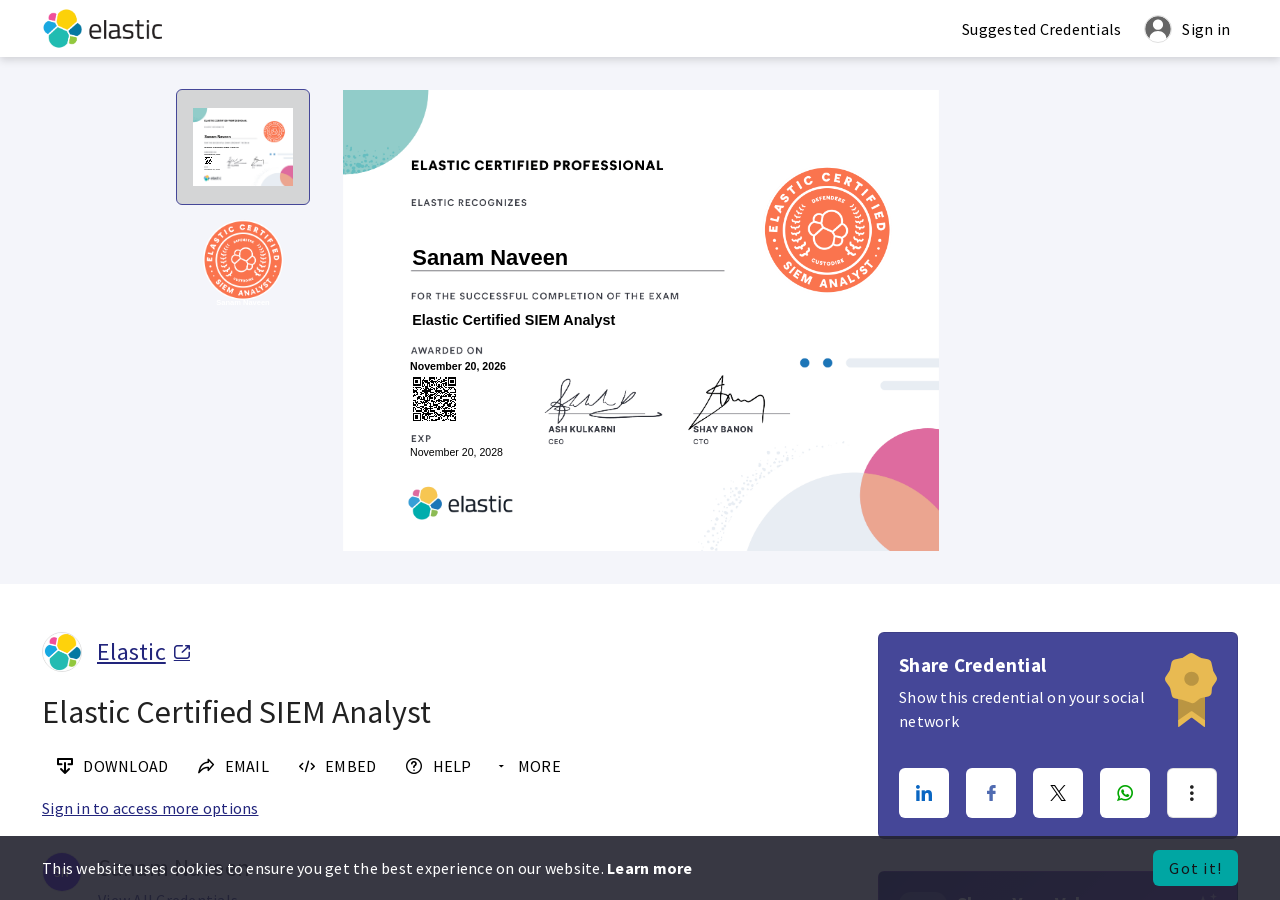
==== index.html @ e92367f8 "Publish certificate website for GitHub Pages" ====
<!DOCTYPE html>

<html class="js-focus-visible" data-critters-container="" data-js-focus-visible="" lang="en"><head><meta content="text/html; charset=utf-8" http-equiv="Content-Type"/>
<meta content="width=device-width, initial-scale=1.0" name="viewport"/>
<title>Elastic Certified SIEM Analyst | Sanam Naveen</title>
<meta content="Elastic Certified SIEM Analyst credential profile for Sanam Naveen, issued November 20, 2026." name="description"/>
<meta content="all" name="googlebot"/>
<meta content="all" name="bingbot"/>
<meta content="all" name="robots"/>
<link href="./reference.css" rel="stylesheet"/><link href="./app.css" rel="stylesheet"/><link href="./assets/elastic-avatar.png" rel="icon"/><script defer="" src="./app.js"></script></head>
<body class="mat-body" dir="ltr">
<rp-root _nghost-ng-c1821151813="" id="app-root"><div _ngcontent-ng-c1821151813="" class="version">26.23.27</div><mat-sidenav-container _ngcontent-ng-c1821151813="" class="mat-drawer-container mat-sidenav-container"><mat-sidenav-content class="mat-drawer-content mat-sidenav-content"><accredible-cookies-banner _ngcontent-ng-c1821151813="" _nghost-ng-c3034640098=""><div _ngcontent-ng-c3034640098="" aria-label="Privacy information" class="cookies-banner" role="region" style="visibility: unset;"><div _ngcontent-ng-c3034640098="" class="content cf-content-horizontal"><span _ngcontent-ng-c3034640098=""> This website uses cookies to ensure you get the best experience on our website. <a _ngcontent-ng-c3034640098="" href="https://cookiesandyou.com/" rel="noopener noreferrer" target="_blank">Learn more</a></span><button _ngcontent-ng-c3034640098="" class="outline-alt mdc-button mdc-button--raised mat-mdc-raised-button mat-accent mat-mdc-button-base" color="accent" mat-raised-button="" mat-ripple-loader-class-name="mat-mdc-button-ripple" mat-ripple-loader-uninitialized=""><span class="mat-mdc-button-persistent-ripple mdc-button__ripple"></span><span class="mdc-button__label"> Got it! </span><span class="mat-mdc-focus-indicator"></span><span class="mat-mdc-button-touch-target"></span></button></div></div></accredible-cookies-banner><header _ngcontent-ng-c1821151813=""><ng-component _nghost-ng-c3743378340="" class="ng-star-inserted"><accredible-base-header _ngcontent-ng-c3743378340="" _nghost-ng-c3924260676="" class="ng-star-inserted"><div _ngcontent-ng-c3924260676="" class="content ng-star-inserted"><a _ngcontent-ng-c3924260676="" aria-label="Skip to main content" class="skip-link" href="#main-content"> Skip to main content </a><div _ngcontent-ng-c3924260676=""><div _ngcontent-ng-c3743378340="" class="ng-star-inserted" identitysection=""><a _ngcontent-ng-c3743378340="" aria-label="Elastic website" class="ng-star-inserted" href="https://www.elastic.co/" rel="noopener noreferrer" target="_blank"><img _ngcontent-ng-c3743378340="" alt="Issuer Logo" class="branding-logo" src="./assets/15862877719383723896811963979666.jpg"/></a></div><div _ngcontent-ng-c3743378340="" navigationsection=""><rp-header-menu _ngcontent-ng-c3743378340="" _nghost-ng-c2505467750="" class="ng-star-inserted"><accredible-base-header-menu _ngcontent-ng-c2505467750="" _nghost-ng-c2663997426="" class="ng-star-inserted"><accredible-responsive-menu _ngcontent-ng-c2663997426="" _nghost-ng-c1217175568="" class="ng-star-inserted" style="visibility: visible;"><nav _ngcontent-ng-c1217175568="" aria-label="Main"><ul _ngcontent-ng-c1217175568="" class="responsive-menu-container"><li _ngcontent-ng-c2663997426="" class="ng-star-inserted"><button _ngcontent-ng-c2663997426="" class="btn-header mdc-button mat-mdc-button mat-unthemed mat-mdc-button-base ng-star-inserted" data-cy="suggested-credentials" id="suggested-credentials" mat-button="" mat-ripple-loader-class-name="mat-mdc-button-ripple" mat-ripple-loader-uninitialized="" tabindex="0"><span class="mat-mdc-button-persistent-ripple mdc-button__ripple"></span><span class="mdc-button__label"> Suggested Credentials </span><span class="mat-mdc-focus-indicator"></span><span class="mat-mdc-button-touch-target"></span></button></li><li _ngcontent-ng-c2663997426="" class="ng-star-inserted"><button _ngcontent-ng-c2663997426="" class="btn-header mdc-button mat-mdc-button btn-sign-in mat-unthemed mat-mdc-button-base ng-star-inserted" data-cy="signIn" id="signIn" mat-button="" mat-ripple-loader-class-name="mat-mdc-button-ripple" mat-ripple-loader-uninitialized=""><span class="mat-mdc-button-persistent-ripple mdc-button__ripple"></span><span class="mdc-button__label"><accredible-avatar _ngcontent-ng-c2663997426="" _nghost-ng-c1206233574="" class="ng-star-inserted" default-image-header="" size="28px"><div _ngcontent-ng-c1206233574="" class="wrapper with-border" style="width: 28px; height: 28px;"><div _ngcontent-ng-c1206233574="" class="avatar default ng-star-inserted"><mat-icon _ngcontent-ng-c1206233574="" aria-hidden="true" class="mat-icon notranslate mat-icon-no-color" data-mat-icon-name="user" data-mat-icon-type="svg" svgicon="user"><svg fit="" focusable="false" height="100%" preserveaspectratio="xMidYMid meet" style="enable-background:new 0 0 100 100;" version="1.1" viewbox="0 0 100 100" width="100%" x="0px" xml:space="preserve" xmlns="http://www.w3.org/2000/svg" y="0px">
<path d="M99,50C99,22.9,77.1,1,50,1S1,22.9,1,50c0,14.6,6.4,27.7,16.5,36.6C17.6,70.8,32.1,58,50,58s32.4,12.8,32.5,28.6
	C92.6,77.7,99,64.6,99,50z M50,52.8c-10.8,0-19.5-8.7-19.5-19.5c0-10.8,8.7-19.5,19.5-19.5s19.5,8.7,19.5,19.5
	C69.5,44.1,60.8,52.8,50,52.8z"></path>
</svg></mat-icon></div></div></accredible-avatar> Sign in </span><span class="mat-mdc-focus-indicator"></span><span class="mat-mdc-button-touch-target"></span></button></li><li _ngcontent-ng-c1217175568=""><div _ngcontent-ng-c1217175568=""></div></li></ul></nav></accredible-responsive-menu></accredible-base-header-menu></rp-header-menu></div></div></div></accredible-base-header></ng-component></header><main _ngcontent-ng-c1821151813="" id="main-content" tabindex="-1"><router-outlet _ngcontent-ng-c1821151813=""></router-outlet><ng-component _nghost-ng-c643232070="" class="ng-star-inserted"><div _ngcontent-ng-c643232070="" class="credential-container ng-star-inserted"><rp-message-banners _ngcontent-ng-c643232070="" _nghost-ng-c1319883969="" class="ng-star-inserted"></rp-message-banners><rp-spotlight-banners _ngcontent-ng-c643232070="" _nghost-ng-c3625269728="" class="ng-star-inserted"></rp-spotlight-banners><rp-credential-banner _ngcontent-ng-c643232070="" _nghost-ng-c990233579=""><div _ngcontent-ng-c990233579="" class="banner-container ng-star-inserted"><div _ngcontent-ng-c990233579="" class="content"><ul _ngcontent-ng-c990233579="" aria-label="Credential image selector" aria-orientation="horizontal" class="switcher ng-star-inserted" role="tablist"><li _ngcontent-ng-c990233579="" aria-controls="certificatePanel" aria-posinset="1" aria-selected="true" aria-setsize="2" class="certificate selected" id="certificate-tab" role="tab" tabindex="0"><div _ngcontent-ng-c990233579="" class="ng-star-inserted"><accredible-certificate _ngcontent-ng-c990233579="" _nghost-ng-c447450646="" class="square" style="width: 100px; height: 77.272727px; margin: 0px;"><img alt="Elastic Certified SIEM Analyst certificate for Sanam Naveen, awarded November 20, 2026, with a QR code for the credential URL" class="certificate-artwork" decoding="async" height="816" src="./assets/certificate-reference.svg" width="1056"/></accredible-certificate></div></li><li _ngcontent-ng-c990233579="" aria-controls="badgePanel" aria-posinset="2" aria-selected="false" aria-setsize="2" class="badge" id="badge-tab" role="tab" tabindex="-1"><div _ngcontent-ng-c990233579="" class="ng-star-inserted"><accredible-badge _ngcontent-ng-c990233579="" _nghost-ng-c1857446311="" size="100%"><div _ngcontent-ng-c1857446311="" aria-label="Show credential badge" role="img"><div _ngcontent-ng-c1857446311="" aria-hidden="true" class="svg-container" inert="" style="width: 100%; height: 100%;"><svg data-date-format="longDate" focusable="false" height="400" viewbox="0 0 400 400" width="400" xmlns="http://www.w3.org/2000/svg" xmlns:xlink="http://www.w3.org/1999/xlink"><title>Elastic Certified SIEM Analyst</title>
<image height="380" viewbox="0 0 964 1024" width="358" x="21" xlink:href="./assets/siem-analyst-badge.png" y="10"/>
<foreignobject height="48" style="font-size: 30px;color: rgb(255, 255, 255);font-family: Arial;font-weight: 700;text-align: center;letter-spacing: 0em;line-height: 1.5;" width="380" x="10" y="348">
<div aria-hidden="true" xmlns="http://www.w3.org/1999/xhtml">Sanam Naveen</div>
</foreignobject>
</svg>
</div></div></accredible-badge></div></li></ul><div _ngcontent-ng-c990233579="" class="banner ng-star-inserted landscape"><accredible-certificate _ngcontent-ng-c990233579="" _nghost-ng-c447450646="" aria-labelledby="certificate-tab" class="ng-star-inserted" id="certificatePanel" role="tabpanel" style="width: 634px; height: 489.909091px; margin: 0px;"><img alt="Elastic Certified SIEM Analyst certificate for Sanam Naveen, awarded November 20, 2026, with a QR code for the credential URL" class="certificate-artwork" decoding="async" height="816" src="./assets/certificate-reference.svg" width="1056"/></accredible-certificate></div></div></div></rp-credential-banner><div _ngcontent-ng-c643232070="" class="content with-vertical-padding"><div _ngcontent-ng-c643232070="" class="column-structure"><div _ngcontent-ng-c643232070="" class="main-panel"><div _ngcontent-ng-c643232070="" class="issuer-info"><div _ngcontent-ng-c643232070="" class="issuer-logo verified"><button _ngcontent-ng-c643232070="" aria-label="Issuer information" class="verified-issuer ng-star-inserted" data-cy="btn-verified-issuer" hidden="" type="button"><accredible-icon _ngcontent-ng-c643232070="" icon="verified" size="25px"><span aria-hidden="true" class="icon-verified" style="font-size: 25px;"></span></accredible-icon></button><accredible-avatar _ngcontent-ng-c643232070="" _nghost-ng-c1206233574="" size="40px"><div _ngcontent-ng-c1206233574="" class="wrapper with-border" style="width: 40px; height: 40px;"><div _ngcontent-ng-c1206233574="" aria-label="Elastic logo" class="avatar ng-star-inserted ng-lazyloaded" role="img" style='background-image: url("./assets/elastic-avatar.png");'></div><div _ngcontent-ng-c1206233574="" class="avatar default ng-star-inserted"><mat-icon _ngcontent-ng-c1206233574="" aria-hidden="true" class="mat-icon notranslate mat-icon-no-color" data-mat-icon-name="user" data-mat-icon-type="svg" svgicon="user"><svg fit="" focusable="false" height="100%" preserveaspectratio="xMidYMid meet" style="enable-background:new 0 0 100 100;" version="1.1" viewbox="0 0 100 100" width="100%" x="0px" xml:space="preserve" xmlns="http://www.w3.org/2000/svg" y="0px">
<path d="M99,50C99,22.9,77.1,1,50,1S1,22.9,1,50c0,14.6,6.4,27.7,16.5,36.6C17.6,70.8,32.1,58,50,58s32.4,12.8,32.5,28.6
	C92.6,77.7,99,64.6,99,50z M50,52.8c-10.8,0-19.5-8.7-19.5-19.5c0-10.8,8.7-19.5,19.5-19.5s19.5,8.7,19.5,19.5
	C69.5,44.1,60.8,52.8,50,52.8z"></path>
</svg></mat-icon></div></div></accredible-avatar></div><a _ngcontent-ng-c643232070="" aria-label="Elastic website - opens in a new tab" class="issuer-link link-with-icon ng-star-inserted" href="https://www.elastic.co/" rel="noopener noreferrer" target="_blank"><span _ngcontent-ng-c643232070="" class="trailing-margin">Elastic</span><accredible-icon _ngcontent-ng-c643232070=""><span aria-hidden="true" class="icon-external"></span></accredible-icon></a></div><div _ngcontent-ng-c643232070="" aria-label="Credential information" role="region"><div _ngcontent-ng-c643232070="" class="credential-name"><h1 _ngcontent-ng-c643232070="" class="mat-h1"><span _ngcontent-ng-c643232070="">Elastic Certified SIEM Analyst</span></h1></div><div _ngcontent-ng-c643232070="" class="menu-container ng-star-inserted"><accredible-responsive-menu _ngcontent-ng-c643232070="" _nghost-ng-c1217175568="" class="align-start not-custom-credential" style="visibility: visible;"><nav _ngcontent-ng-c1217175568="" aria-label="Credential actions"><ul _ngcontent-ng-c1217175568="" class="responsive-menu-container"><button _ngcontent-ng-c643232070="" aria-describedby="cdk-describedby-message-ng-1-2" aria-expanded="false" aria-haspopup="menu" cdk-describedby-host="ng-1" class="cdk-menu-trigger mat-mdc-tooltip-trigger mdc-button mat-mdc-button mat-unthemed mat-mdc-button-base ng-star-inserted" data-cdk-menu-stack-id="0" data-cy="btn-export" mat-button="" mat-ripple-loader-class-name="mat-mdc-button-ripple" mat-ripple-loader-uninitialized="" role="button" type="button"><span class="mat-mdc-button-persistent-ripple mdc-button__ripple"></span><span class="mdc-button__label"><accredible-icon _ngcontent-ng-c643232070="" icon="download"><span aria-hidden="true" class="icon-download"></span></accredible-icon><span _ngcontent-ng-c643232070="">Download</span></span><span class="mat-mdc-focus-indicator"></span><span class="mat-mdc-button-touch-target"></span></button><button _ngcontent-ng-c643232070="" aria-describedby="cdk-describedby-message-ng-1-3" cdk-describedby-host="ng-1" class="mat-mdc-tooltip-trigger mdc-button mat-mdc-button mat-unthemed mat-mdc-button-base ng-star-inserted" id="rmi-email" mat-button="" mat-ripple-loader-class-name="mat-mdc-button-ripple" mat-ripple-loader-uninitialized=""><span class="mat-mdc-button-persistent-ripple mdc-button__ripple"></span><span class="mdc-button__label"><accredible-icon _ngcontent-ng-c643232070="" class="ng-star-inserted"><span aria-hidden="true" class="icon-share1"></span></accredible-icon> Email </span><span class="mat-mdc-focus-indicator"></span><span class="mat-mdc-button-touch-target"></span></button><button _ngcontent-ng-c643232070="" aria-describedby="cdk-describedby-message-ng-1-4" cdk-describedby-host="ng-1" class="mat-mdc-tooltip-trigger mdc-button mat-mdc-button mat-unthemed mat-mdc-button-base ng-star-inserted" id="rmi-embed" mat-button="" mat-ripple-loader-class-name="mat-mdc-button-ripple" mat-ripple-loader-uninitialized=""><span class="mat-mdc-button-persistent-ripple mdc-button__ripple"></span><span class="mdc-button__label"><accredible-icon _ngcontent-ng-c643232070="" class="ng-star-inserted"><span aria-hidden="true" class="icon-embed-code"></span></accredible-icon> Embed </span><span class="mat-mdc-focus-indicator"></span><span class="mat-mdc-button-touch-target"></span></button><button _ngcontent-ng-c643232070="" class="mat-mdc-tooltip-trigger mdc-button mat-mdc-button btn-help mat-unthemed mat-mdc-button-base ng-star-inserted" id="rmi-help" mat-button="" mat-ripple-loader-class-name="mat-mdc-button-ripple" mat-ripple-loader-uninitialized=""><span class="mat-mdc-button-persistent-ripple mdc-button__ripple"></span><span class="mdc-button__label"><accredible-icon _ngcontent-ng-c643232070="" class="ng-star-inserted"><span aria-hidden="true" class="icon-help1"></span></accredible-icon> Help </span><span class="mat-mdc-focus-indicator"></span><span class="mat-mdc-button-touch-target"></span></button><li _ngcontent-ng-c1217175568=""><div _ngcontent-ng-c1217175568=""><div _ngcontent-ng-c1217175568="" class="ng-star-inserted"><button _ngcontent-ng-c643232070="" aria-describedby="cdk-describedby-message-ng-1-5" aria-expanded="false" aria-haspopup="menu" cdk-describedby-host="ng-1" class="mat-mdc-menu-trigger mat-mdc-tooltip-trigger mdc-button mat-mdc-button mat-unthemed mat-mdc-button-base ng-star-inserted" id="credentialMenuTriggerButton" mat-button="" mat-ripple-loader-class-name="mat-mdc-button-ripple" mat-ripple-loader-uninitialized=""><span class="mat-mdc-button-persistent-ripple mdc-button__ripple"></span><mat-icon _ngcontent-ng-c643232070="" aria-hidden="true" class="mat-icon notranslate material-icons mat-ligature-font mat-icon-no-color" data-mat-icon-type="font" role="img"><svg aria-hidden="true" fill="currentColor" viewbox="0 0 24 24"><path d="m7 10 5 5 5-5z"></path></svg></mat-icon><span class="mdc-button__label"><span _ngcontent-ng-c643232070="">More</span></span><span class="mat-mdc-focus-indicator"></span><span class="mat-mdc-button-touch-target"></span></button></div></div></li></ul></nav></accredible-responsive-menu></div><div _ngcontent-ng-c643232070="" class="sign-in-more-options ng-star-inserted"><a _ngcontent-ng-c643232070="" href="https://v2.accounts.accredible.com/login?app=recipient-portal&amp;origin=https%3A%2F%2Fcertified.elastic.co" rel="noopener"> Sign in to access more options </a></div></div><div _ngcontent-ng-c643232070="" class="main-panel-expand-container el-with-content-fade" id="credential-details" style="max-height: 60px; transition: max-height 0.288s cubic-bezier(0.9, 0.1, 0.83, 0.67);"><div _ngcontent-ng-c643232070="" class="recipient-issuer row-xs"><div _ngcontent-ng-c643232070="" class="recipient"><accredible-avatar _ngcontent-ng-c643232070="" _nghost-ng-c1206233574="" class="trailing-margin-wide"><div _ngcontent-ng-c1206233574="" class="wrapper with-border" style="width: 40px; height: 40px;"><div _ngcontent-ng-c1206233574="" class="avatar ng-star-inserted" style="background-color: rgb(66, 0, 255);"><svg _ngcontent-ng-c1206233574="" aria-hidden="true" focusable="false" viewbox="0 0 40 40" x="0" xmlns="http://www.w3.org/2000/svg" y="0"><text _ngcontent-ng-c1206233574="" dominant-baseline="central" focusable="false" font-family="Source Sans Pro, Arial, sans-serif" font-size="14px" font-weight="500" letter-spacing="1" style="fill: rgb(255, 255, 255);" text-anchor="middle" x="50%" y="50%">SN</text></svg></div><div _ngcontent-ng-c1206233574="" class="avatar default ng-star-inserted"><mat-icon _ngcontent-ng-c1206233574="" aria-hidden="true" class="mat-icon notranslate mat-icon-no-color" data-mat-icon-name="user" data-mat-icon-type="svg" svgicon="user"><svg fit="" focusable="false" height="100%" preserveaspectratio="xMidYMid meet" style="enable-background:new 0 0 100 100;" version="1.1" viewbox="0 0 100 100" width="100%" x="0px" xml:space="preserve" xmlns="http://www.w3.org/2000/svg" y="0px">
<path d="M99,50C99,22.9,77.1,1,50,1S1,22.9,1,50c0,14.6,6.4,27.7,16.5,36.6C17.6,70.8,32.1,58,50,58s32.4,12.8,32.5,28.6
	C92.6,77.7,99,64.6,99,50z M50,52.8c-10.8,0-19.5-8.7-19.5-19.5c0-10.8,8.7-19.5,19.5-19.5s19.5,8.7,19.5,19.5
	C69.5,44.1,60.8,52.8,50,52.8z"></path>
</svg></mat-icon></div></div></accredible-avatar><div _ngcontent-ng-c643232070="" class="info"><h2 _ngcontent-ng-c643232070="" class="name mat-h2">Sanam Naveen</h2><div _ngcontent-ng-c643232070="" class="subtitle"><div _ngcontent-ng-c643232070="" class="view-all-credentials-link-container"><a _ngcontent-ng-c643232070="" aria-label="View credential details for Sanam Naveen" data-cy="view-all-credentials-link" href="#credential-details"> View All Credentials </a></div><div _ngcontent-ng-c643232070=""></div></div></div></div></div><accredible-divider _ngcontent-ng-c643232070="" _nghost-ng-c3153074854=""><mat-divider _ngcontent-ng-c3153074854="" aria-hidden="true" aria-orientation="horizontal" class="mat-divider mat-divider-horizontal"></mat-divider></accredible-divider><div _ngcontent-ng-c643232070="" class="description accredible-rich-text-wrapper"><p>The Elastic Certified SIEM Analyst exam is designed for cybersecurity-focused IT professionals who have experience using the Elastic Security solution.  </p><p></p><p>The Elastic Certified SIEM Analyst exam tests your knowledge and skills on using the Elastic Security solution from Stack Architecture, examining the application and guidelines of Elastic Common Schema (ECS), customizing the Discover interface to search for data, creating aggregation-based visualizations, constructing Lens visualizations for security use cases, constructing and using dashboards for security use cases, utilizing, analyzing, correlating, tracking and monitoring the security application.    </p><p></p><p></p><p></p></div><div _ngcontent-ng-c643232070="" class="skills-knowledge ng-star-inserted"><h3 _ngcontent-ng-c643232070="" class="mat-h3">Skills / Knowledge</h3><accredible-chip-list _ngcontent-ng-c643232070="" _nghost-ng-c3069010159=""><ul _ngcontent-ng-c3069010159=""><li _ngcontent-ng-c3069010159="" class="ng-star-inserted"><accredible-chip _ngcontent-ng-c3069010159="" _nghost-ng-c872470291=""><div _ngcontent-ng-c872470291="" class="mat-mdc-tooltip-trigger"><span _ngcontent-ng-c872470291=""> Elastic Security </span></div></accredible-chip></li><li _ngcontent-ng-c3069010159="" class="ng-star-inserted"><accredible-chip _ngcontent-ng-c3069010159="" _nghost-ng-c872470291=""><div _ngcontent-ng-c872470291="" class="mat-mdc-tooltip-trigger"><span _ngcontent-ng-c872470291=""> Data Visualization </span></div></accredible-chip></li><li _ngcontent-ng-c3069010159="" class="ng-star-inserted"><accredible-chip _ngcontent-ng-c3069010159="" _nghost-ng-c872470291=""><div _ngcontent-ng-c872470291="" class="mat-mdc-tooltip-trigger"><span _ngcontent-ng-c872470291=""> Security Monitoring </span></div></accredible-chip></li><li _ngcontent-ng-c3069010159="" class="ng-star-inserted"><accredible-chip _ngcontent-ng-c3069010159="" _nghost-ng-c872470291=""><div _ngcontent-ng-c872470291="" class="mat-mdc-tooltip-trigger"><span _ngcontent-ng-c872470291=""> Elastic Common Schema (ECS) </span></div></accredible-chip></li><li _ngcontent-ng-c3069010159="" class="ng-star-inserted"><accredible-chip _ngcontent-ng-c3069010159="" _nghost-ng-c872470291=""><div _ngcontent-ng-c872470291="" class="mat-mdc-tooltip-trigger"><span _ngcontent-ng-c872470291=""> Dashboards Development </span></div></accredible-chip></li></ul></accredible-chip-list></div><div _ngcontent-ng-c643232070="" class="dates row"><div _ngcontent-ng-c643232070="" class="issued-on"><h3 _ngcontent-ng-c643232070="" class="mat-h4">Issued on</h3><div _ngcontent-ng-c643232070=""> November 20, 2026 </div></div><div _ngcontent-ng-c643232070="" class="expires-on"><h3 _ngcontent-ng-c643232070="" class="mat-h4">Expires on</h3><div _ngcontent-ng-c643232070="" class=""> November 20, 2028 </div></div></div><accredible-earning-criteria _ngcontent-ng-c643232070=""></accredible-earning-criteria><div _ngcontent-ng-c643232070="" aria-label="Credential evidence" class="ng-star-inserted" role="region"></div></div><div _ngcontent-ng-c643232070="" class="expand-button-container"><button _ngcontent-ng-c643232070="" aria-controls="credential-details" aria-expanded="false" class="mdc-button mat-mdc-button mat-primary mat-mdc-button-base" color="primary" mat-button="" mat-ripple-loader-class-name="mat-mdc-button-ripple" mat-ripple-loader-uninitialized="" type="button"><span class="mat-mdc-button-persistent-ripple mdc-button__ripple"></span><mat-icon _ngcontent-ng-c643232070="" aria-hidden="true" class="mat-icon notranslate material-icons mat-ligature-font mat-icon-no-color" data-mat-icon-type="font" role="img"><svg aria-hidden="true" fill="currentColor" viewbox="0 0 24 24"><path d="m7 10 5 5 5-5z"></path></svg></mat-icon><span class="mdc-button__label"><span _ngcontent-ng-c643232070="" class="trailing-margin">Show more</span></span><span class="mat-mdc-focus-indicator"></span><span class="mat-mdc-button-touch-target"></span></button></div></div><aside _ngcontent-ng-c643232070="" aria-label="Credential widgets" class="detail-panel"><rp-sharing-widget _ngcontent-ng-c643232070="" _nghost-ng-c1702696840="" class="ng-star-inserted"><section _ngcontent-ng-c1702696840="" aria-label="Sharing links" class="widget sharing-widget ng-star-inserted"><div _ngcontent-ng-c1702696840="" class="header"><div _ngcontent-ng-c1702696840=""><h2 _ngcontent-ng-c1702696840="">Share Credential</h2><div _ngcontent-ng-c1702696840="" class="trailing-margin">Show this credential on your social network</div></div><img _ngcontent-ng-c1702696840="" alt="" src="./assets/rosette.svg"/></div><rp-accredishare-bar _ngcontent-ng-c1702696840="" _nghost-ng-c79436869="" buttonssize="large" class="ng-star-inserted"><ul _ngcontent-ng-c79436869="" class="accredishare-bar large ng-star-inserted"><li _ngcontent-ng-c79436869="" class="ng-star-inserted"><a _ngcontent-ng-c79436869="" aria-label="Linkedin" class="btn-social-network linkedin" data-cy="btn-linkedin" href="https://www.linkedin.com/shareArticle?url=https%3A%2F%2Fcertifiedelastic.com%2F3f3199a5-9059-4ac1-a82d-21e44f9af4dc%23acc.ynpt7XOC" rel="noopener noreferrer" target="_blank"><accredible-icon _ngcontent-ng-c79436869=""><span aria-hidden="true" class="icon-linkedin1"></span></accredible-icon></a></li><li _ngcontent-ng-c79436869="" class="ng-star-inserted"><a _ngcontent-ng-c79436869="" aria-label="Facebook" class="btn-social-network facebook" data-cy="btn-facebook" href="https://www.facebook.com/sharer/sharer.php?u=https%3A%2F%2Fcertifiedelastic.com%2F3f3199a5-9059-4ac1-a82d-21e44f9af4dc%23acc.ynpt7XOC" rel="noopener noreferrer" target="_blank"><accredible-icon _ngcontent-ng-c79436869=""><span aria-hidden="true" class="icon-facebook1"></span></accredible-icon></a></li><li _ngcontent-ng-c79436869="" class="ng-star-inserted"><a _ngcontent-ng-c79436869="" aria-label="X" class="btn-social-network x" data-cy="btn-x" href="https://twitter.com/share?url=https%3A%2F%2Fcertifiedelastic.com%2F3f3199a5-9059-4ac1-a82d-21e44f9af4dc%23acc.ynpt7XOC&amp;text=View+Sanam+Naveen%27s+credential+profile%3A+https%3A%2F%2Fcertifiedelastic.com%2F3f3199a5-9059-4ac1-a82d-21e44f9af4dc%23acc.ynpt7XOC" rel="noopener noreferrer" target="_blank"><accredible-icon _ngcontent-ng-c79436869=""><span aria-hidden="true" class="icon-x1"></span></accredible-icon></a></li><li _ngcontent-ng-c79436869="" class="ng-star-inserted"><a _ngcontent-ng-c79436869="" aria-label="WhatsApp" class="btn-social-network whatsapp" data-cy="btn-whatsapp" href="https://wa.me/?text=https%3A%2F%2Fcertifiedelastic.com%2F3f3199a5-9059-4ac1-a82d-21e44f9af4dc%23acc.ynpt7XOC" rel="noopener noreferrer" target="_blank"><accredible-icon _ngcontent-ng-c79436869=""><span aria-hidden="true" class="icon-whatsapp1"></span></accredible-icon></a></li><li _ngcontent-ng-c79436869="" class="ng-star-inserted"><button _ngcontent-ng-c79436869="" aria-haspopup="dialog" aria-label="See all sharing options" class="btn-more-options mdc-button mdc-button--outlined mat-mdc-outlined-button mat-unthemed mat-mdc-button-base" data-cy="btn-more-options" mat-ripple-loader-class-name="mat-mdc-button-ripple" mat-ripple-loader-uninitialized="" mat-stroked-button=""><span class="mat-mdc-button-persistent-ripple mdc-button__ripple"></span><span class="mdc-button__label"><accredible-icon _ngcontent-ng-c79436869=""><span aria-hidden="true" class="icon-menu-kebab"></span></accredible-icon></span><span class="mat-mdc-focus-indicator"></span><span class="mat-mdc-button-touch-target"></span></button></li></ul></rp-accredishare-bar></section></rp-sharing-widget><rp-ler-cta-switcher _ngcontent-ng-c643232070="" _nghost-ng-c2705729017="" class="ng-star-inserted"><rp-speak-your-skills-cta _ngcontent-ng-c2705729017="" _nghost-ng-c1435185691="" class="ng-star-inserted"><div _ngcontent-ng-c1435185691="" class="ler-cta ng-star-inserted"><div _ngcontent-ng-c1435185691="" class="ler-cta-card"><div _ngcontent-ng-c1435185691="" class="card-header"><div _ngcontent-ng-c1435185691="" class="icon-badge"></div><div _ngcontent-ng-c1435185691="" class="header-text"><h2 _ngcontent-ng-c1435185691="" class="title">Share Your Value</h2><span _ngcontent-ng-c1435185691="" class="subtitle">From this credential</span></div><mat-icon _ngcontent-ng-c1435185691="" aria-hidden="true" class="mat-icon notranslate sparkle-icon material-icons mat-ligature-font mat-icon-no-color" data-mat-icon-type="font" role="img"><svg aria-hidden="true" fill="currentColor" viewbox="0 0 24 24"><path d="m12 3 2.4 6.6L21 12l-6.6 2.4L12 21l-2.4-6.6L3 12l6.6-2.4zM21 1l.8 2.2L24 4l-2.2.8L21 7l-.8-2.2L18 4l2.2-.8z"></path></svg></mat-icon></div><p _ngcontent-ng-c1435185691="" class="description">View your talking points - ready to use on your resume, LinkedIn, or in interviews.</p><div _ngcontent-ng-c1435185691="" class="example-statement"><span _ngcontent-ng-c1435185691="" class="example-label">Talking Point:</span><p _ngcontent-ng-c1435185691="" class="example-text">"Mastering Elastic Common Schema and visualization tools sharpens your ability to articulate complex security data."</p></div><button _ngcontent-ng-c1435185691="" class="unlock-button mdc-button mdc-button--unelevated mat-mdc-unelevated-button mat-unthemed mat-mdc-button-base" mat-flat-button="" mat-ripple-loader-class-name="mat-mdc-button-ripple" mat-ripple-loader-uninitialized=""><span class="mat-mdc-button-persistent-ripple mdc-button__ripple"></span><span class="mdc-button__label"><span _ngcontent-ng-c1435185691="" class="btn-text"><mat-icon _ngcontent-ng-c1435185691="" aria-hidden="true" class="mat-icon notranslate material-icons mat-ligature-font mat-icon-no-color" data-mat-icon-type="font" role="img"><svg aria-hidden="true" fill="currentColor" viewbox="0 0 24 24"><path d="M12 5c-5 0-9.3 3-11 7 1.7 4 6 7 11 7s9.3-3 11-7c-1.7-4-6-7-11-7zm0 11a4 4 0 1 1 0-8 4 4 0 0 1 0 8zm0-6a2 2 0 1 0 0 4 2 2 0 0 0 0-4z"></path></svg></mat-icon> View All Statements </span></span><span class="mat-mdc-focus-indicator"></span><span class="mat-mdc-button-touch-target"></span></button></div></div></rp-speak-your-skills-cta></rp-ler-cta-switcher><rp-continue-learning-widget _ngcontent-ng-c643232070="" _nghost-ng-c37942205="" class="ng-star-inserted"></rp-continue-learning-widget><rp-pathways-widget _ngcontent-ng-c643232070="" _nghost-ng-c653347383="" class="ng-star-inserted"></rp-pathways-widget><rp-verify-widget _ngcontent-ng-c643232070="" _nghost-ng-c4280051731="" class="ng-star-inserted"><section _ngcontent-ng-c4280051731="" aria-label="Credential Information" class="widget ng-star-inserted"><h2 _ngcontent-ng-c4280051731="">Credential Information</h2><div _ngcontent-ng-c4280051731="" class="ng-star-inserted"><span>View credential details and QR code.</span></div><div _ngcontent-ng-c4280051731="" class="blockchain-container ng-star-inserted"><div _ngcontent-ng-c4280051731="" class="top-container"><div _ngcontent-ng-c4280051731="">Custom QR destination</div><button _ngcontent-ng-c4280051731="" class="btn-copy">Copy URL</button></div></div><button _ngcontent-ng-c4280051731="" class="verify-button mdc-button mdc-button--outlined mat-mdc-outlined-button mat-primary mat-mdc-button-base" color="primary" mat-ripple-loader-class-name="mat-mdc-button-ripple" mat-ripple-loader-uninitialized="" mat-stroked-button=""><span class="mat-mdc-button-persistent-ripple mdc-button__ripple"></span><span class="mdc-button__label">View Credential Details</span><span class="mat-mdc-focus-indicator"></span><span class="mat-mdc-button-touch-target"></span></button></section></rp-verify-widget><rp-more-about-widget _ngcontent-ng-c643232070="" _nghost-ng-c3027098533="" class="ng-star-inserted"><section _ngcontent-ng-c3027098533="" aria-label="More information about Elastic" class="widget ng-star-inserted"><h2 _ngcontent-ng-c3027098533="">More about the Issuer</h2><div _ngcontent-ng-c3027098533="" class="more-about"><div _ngcontent-ng-c3027098533="" class="more-about-details"><div _ngcontent-ng-c3027098533="" class="more-about-info"><div _ngcontent-ng-c3027098533="" class="more-about-logo"><button _ngcontent-ng-c3027098533="" aria-label="Issuer information" class="verified-issuer ng-star-inserted" data-cy="btn-more-about-verified-issuer" hidden="" type="button"><accredible-icon _ngcontent-ng-c3027098533=""><span aria-hidden="true" class="icon-verified" style="font-size: 20px;"></span></accredible-icon></button><accredible-avatar _ngcontent-ng-c3027098533="" _nghost-ng-c1206233574="" class="trailing-margin-wide"><div _ngcontent-ng-c1206233574="" class="wrapper with-border" style="width: 40px; height: 40px;"><div _ngcontent-ng-c1206233574="" aria-label="Elastic logo" class="avatar ng-star-inserted ng-lazyloaded" role="img" style='background-image: url("./assets/elastic-avatar.png");'></div><div _ngcontent-ng-c1206233574="" class="avatar default ng-star-inserted"><mat-icon _ngcontent-ng-c1206233574="" aria-hidden="true" class="mat-icon notranslate mat-icon-no-color" data-mat-icon-name="user" data-mat-icon-type="svg" svgicon="user"><svg fit="" focusable="false" height="100%" preserveaspectratio="xMidYMid meet" style="enable-background:new 0 0 100 100;" version="1.1" viewbox="0 0 100 100" width="100%" x="0px" xml:space="preserve" xmlns="http://www.w3.org/2000/svg" y="0px">
<path d="M99,50C99,22.9,77.1,1,50,1S1,22.9,1,50c0,14.6,6.4,27.7,16.5,36.6C17.6,70.8,32.1,58,50,58s32.4,12.8,32.5,28.6
	C92.6,77.7,99,64.6,99,50z M50,52.8c-10.8,0-19.5-8.7-19.5-19.5c0-10.8,8.7-19.5,19.5-19.5s19.5,8.7,19.5,19.5
	C69.5,44.1,60.8,52.8,50,52.8z"></path>
</svg></mat-icon></div></div></accredible-avatar></div><div _ngcontent-ng-c3027098533="" class="more-about-name"><div _ngcontent-ng-c3027098533="" class="ng-star-inserted"><div _ngcontent-ng-c3027098533="">Elastic</div></div></div></div><div _ngcontent-ng-c3027098533="" class="more-about-links ng-star-inserted"><ul _ngcontent-ng-c3027098533=""><li _ngcontent-ng-c3027098533="" class="ng-star-inserted"><a _ngcontent-ng-c3027098533="" aria-label="Visit Website for Elastic - opens in a new tab" class="mdc-button mdc-button--outlined mat-mdc-outlined-button mat-primary mat-mdc-button-base" color="primary" href="https://www.elastic.co/" mat-ripple-loader-class-name="mat-mdc-button-ripple" mat-ripple-loader-uninitialized="" mat-stroked-button="" rel="noopener noreferrer" target="_blank"><span class="mat-mdc-button-persistent-ripple mdc-button__ripple"></span><span class="mdc-button__label"><span _ngcontent-ng-c3027098533=""> Visit Issuer Website </span><accredible-icon _ngcontent-ng-c3027098533=""><span aria-hidden="true" class="icon-external"></span></accredible-icon></span><span class="mat-mdc-focus-indicator"></span><span class="mat-mdc-button-touch-target"></span></a></li></ul></div></div><div _ngcontent-ng-c3027098533="" class="more-about-view-all ng-star-inserted"><h3 _ngcontent-ng-c3027098533="">More credentials from the Issuer</h3><a _ngcontent-ng-c3027098533="" aria-label="View all credentials from Elastic" class="link-with-icon" href="https://certified.elastic.co/issuer/34211/groups"><span _ngcontent-ng-c3027098533="">View All Credentials</span><accredible-icon _ngcontent-ng-c3027098533="" class="support-rtl"><span aria-hidden="true" class="icon-arrow-right support-rtl" style="font-size: 12px;"></span></accredible-icon></a></div></div></section></rp-more-about-widget></aside></div></div></div></ng-component></main><footer _ngcontent-ng-c1821151813=""><ng-component _nghost-ng-c1899209878="" class="ng-star-inserted"><accredible-base-footer _ngcontent-ng-c1899209878="" _nghost-ng-c162442447="" class="ng-star-inserted"><div _ngcontent-ng-c1899209878="" class="content"><div _ngcontent-ng-c1899209878="" class="logo ng-star-inserted"><div _ngcontent-ng-c1899209878="" class="branding ng-star-inserted"><a _ngcontent-ng-c1899209878="" aria-label="Elastic website - opens in a new tab" href="https://www.elastic.co/" rel="noopener noreferrer" target="_blank"><img _ngcontent-ng-c1899209878="" alt="Issuer Logo" class="branding-logo trailing-margin-wide" src="./assets/15862877719383723896811963979666.jpg"/></a><div _ngcontent-ng-c1899209878="" class="powered-by"><div _ngcontent-ng-c1899209878="" class="mat-caption">Powered by</div><a _ngcontent-ng-c1899209878="" href="https://www.accredible.com/?utm_source=credential&amp;utm_medium=referral&amp;utm_campaign=footer_logo_link" rel="noopener noreferrer" target="_blank"><img _ngcontent-ng-c1899209878="" alt="Accredible home page - opens in a new tab" src="./assets/accredible_logo.svg"/></a></div></div></div><div _ngcontent-ng-c1899209878="" class="footer-content"><div _ngcontent-ng-c1899209878="" class="top"><div _ngcontent-ng-c1899209878="" class="issue-credentials"><div _ngcontent-ng-c1899209878="" class="rows"><h2 _ngcontent-ng-c1899209878="" class="title">Issue Credentials</h2><nav _ngcontent-ng-c1899209878="" aria-label="Issue credentials" role="navigation"><ul _ngcontent-ng-c1899209878=""><li _ngcontent-ng-c1899209878=""><a _ngcontent-ng-c1899209878="" aria-label="About Accredible - opens in a new tab" href="https://www.accredible.com/issuing-with-accredible/?utm_source=credential&amp;utm_medium=referral&amp;utm_campaign=footer_logo_updated" rel="noopener noreferrer" target="_blank"> About Accredible </a></li><li _ngcontent-ng-c1899209878=""><a _ngcontent-ng-c1899209878="" aria-label="Request a Demo - opens in a new tab" href="https://www.accredible.com/contact/?utm_source=credential&amp;utm_medium=referral&amp;utm_campaign=footer_demo_link" rel="noopener noreferrer" target="_blank"> Request a Demo </a></li></ul></nav></div></div><div _ngcontent-ng-c1899209878="" class="credential-recipients"><div _ngcontent-ng-c1899209878="" class="rows"><h2 _ngcontent-ng-c1899209878="" class="title">Credential Recipients</h2><nav _ngcontent-ng-c1899209878="" aria-label="Credential recipients" role="navigation"><ul _ngcontent-ng-c1899209878=""><li _ngcontent-ng-c1899209878="" class="ng-star-inserted"><a _ngcontent-ng-c1899209878="" href="https://v2.accounts.accredible.com/retrieve-credentials?app=recipient-portal&amp;origin=https%3A%2F%2Fcertified.elastic.co" rel="noopener">Retrieve a Credential</a></li><li _ngcontent-ng-c1899209878=""><a _ngcontent-ng-c1899209878="" aria-label="Help - opens in a new tab" href="https://help.accredible.com/" rel="noopener noreferrer" target="_blank"> Help </a></li><li _ngcontent-ng-c1899209878=""><a _ngcontent-ng-c1899209878="" aria-label="Visit the Coursefinder website - opens in a new tab" href="https://www.coursefinder.io/" rel="noopener noreferrer" safesharelink="" target="_blank"> Coursefinder </a></li></ul></nav></div></div></div><div _ngcontent-ng-c1899209878="" class="language-terms"><div _ngcontent-ng-c1899209878=""><accredible-language-selector _ngcontent-ng-c1899209878="" _nghost-ng-c1229293563=""><div _ngcontent-ng-c1229293563="" class="language-selector-container ng-star-inserted"><label _ngcontent-ng-c1229293563="" for="language-selector">Language:</label><select _ngcontent-ng-c1229293563="" data-cy="language-selector" id="language-selector" style="width: 108px;"><option _ngcontent-ng-c1229293563="" class="ng-star-inserted" lang="ar" value="ar"> عربى </option><option _ngcontent-ng-c1229293563="" class="ng-star-inserted" lang="cs" value="cs"> Česky </option><option _ngcontent-ng-c1229293563="" class="ng-star-inserted" lang="da" value="da"> Dansk </option><option _ngcontent-ng-c1229293563="" class="ng-star-inserted" lang="de" value="de"> Deutsch </option><option _ngcontent-ng-c1229293563="" class="ng-star-inserted" lang="el" value="el"> Νέα Ελληνικά </option><option _ngcontent-ng-c1229293563="" class="ng-star-inserted" value="en"> English (US) </option><option _ngcontent-ng-c1229293563="" class="ng-star-inserted" lang="en-GB" value="en-gb"> English (UK) </option><option _ngcontent-ng-c1229293563="" class="ng-star-inserted" lang="es" value="es"> Español </option><option _ngcontent-ng-c1229293563="" class="ng-star-inserted" lang="es-419" value="es-419"> Español (Latinoamérica) </option><option _ngcontent-ng-c1229293563="" class="ng-star-inserted" lang="fi" value="fi"> Suomi </option><option _ngcontent-ng-c1229293563="" class="ng-star-inserted" lang="fr" value="fr"> Français </option><option _ngcontent-ng-c1229293563="" class="ng-star-inserted" lang="he" value="he"> עברית </option><option _ngcontent-ng-c1229293563="" class="ng-star-inserted" lang="hi" value="hi"> हिन्दी </option><option _ngcontent-ng-c1229293563="" class="ng-star-inserted" lang="hr" value="hr"> Hrvatski </option><option _ngcontent-ng-c1229293563="" class="ng-star-inserted" lang="hu" value="hu"> Magyar </option><option _ngcontent-ng-c1229293563="" class="ng-star-inserted" lang="id" value="id"> Bahasa Indonesia </option><option _ngcontent-ng-c1229293563="" class="ng-star-inserted" lang="it" value="it"> Italiano </option><option _ngcontent-ng-c1229293563="" class="ng-star-inserted" lang="ja" value="ja"> 日本語 </option><option _ngcontent-ng-c1229293563="" class="ng-star-inserted" lang="ko" value="ko"> 한국어 </option><option _ngcontent-ng-c1229293563="" class="ng-star-inserted" lang="ms" value="ms"> Bahasa Melayu </option><option _ngcontent-ng-c1229293563="" class="ng-star-inserted" lang="nb" value="nb"> Norsk Bokmål </option><option _ngcontent-ng-c1229293563="" class="ng-star-inserted" lang="nl" value="nl"> Nederlands </option><option _ngcontent-ng-c1229293563="" class="ng-star-inserted" lang="pl" value="pl"> Polski </option><option _ngcontent-ng-c1229293563="" class="ng-star-inserted" lang="pt-BR" value="pt-br"> Português (Brasil) </option><option _ngcontent-ng-c1229293563="" class="ng-star-inserted" lang="pt-PT" value="pt-pt"> Português (Portugal) </option><option _ngcontent-ng-c1229293563="" class="ng-star-inserted" lang="ro" value="ro"> Română </option><option _ngcontent-ng-c1229293563="" class="ng-star-inserted" lang="ru" value="ru"> Русский </option><option _ngcontent-ng-c1229293563="" class="ng-star-inserted" lang="sk" value="sk"> Slovenský </option><option _ngcontent-ng-c1229293563="" class="ng-star-inserted" lang="sl" value="sl"> Slovenščina </option><option _ngcontent-ng-c1229293563="" class="ng-star-inserted" lang="sv" value="sv"> Svenska </option><option _ngcontent-ng-c1229293563="" class="ng-star-inserted" lang="th" value="th"> ไทย </option><option _ngcontent-ng-c1229293563="" class="ng-star-inserted" lang="tr" value="tr"> Türk </option><option _ngcontent-ng-c1229293563="" class="ng-star-inserted" lang="vi" value="vi"> Việtnam </option><option _ngcontent-ng-c1229293563="" class="ng-star-inserted" lang="zh-TW" value="zh-tw"> 繁體中文 </option><option _ngcontent-ng-c1229293563="" class="ng-star-inserted" lang="zh-CN" value="zh-cn"> 简体中文 </option><option _ngcontent-ng-c1229293563="" class="ng-star-inserted" lang="zh-hant-TW" value="zh-hant-tw"> 繁體中文（台灣） </option></select></div></accredible-language-selector></div><div _ngcontent-ng-c1899209878=""><div _ngcontent-ng-c1899209878="" class="rows"><div _ngcontent-ng-c1899209878="" class="title"></div><nav _ngcontent-ng-c1899209878="" aria-label="Legal and site links" class="footer-nav"><ul _ngcontent-ng-c1899209878=""><li _ngcontent-ng-c1899209878=""><a _ngcontent-ng-c1899209878="" aria-label="View Terms of Service - opens in a new tab" href="https://www.accredible.com/terms/" rel="noopener noreferrer" target="_blank"> Terms of Service </a></li><li _ngcontent-ng-c1899209878=""><a _ngcontent-ng-c1899209878="" aria-label="View Privacy Policy - opens in a new tab" href="https://www.accredible.com/data-privacy/" rel="noopener noreferrer" target="_blank">Privacy Policy</a></li><li _ngcontent-ng-c1899209878=""><a _ngcontent-ng-c1899209878="" aria-label="Accessibility at Accredible - opens in a new tab" href="https://help.accredible.com/s/article/accessibility" rel="noopener noreferrer" target="_blank"> Accessibility </a></li><li _ngcontent-ng-c1899209878=""><a _ngcontent-ng-c1899209878="" href="https://certified.elastic.co/site-map" routerlink="site-map"> Site Map </a></li></ul></nav></div></div></div></div></div></accredible-base-footer></ng-component></footer></mat-sidenav-content></mat-sidenav-container></rp-root>
<div aria-atomic="true" aria-live="polite" class="cdk-live-announcer-element cdk-visually-hidden" id="cdk-live-announcer-0"></div><div></div>
<div class="apt-guide-overlay-top" style="display: none; visibility: hidden;"></div><div class="apt-guide-overlay-bottom" style="display: none; visibility: hidden;"></div><div class="apt-guide-overlay-left" style="display: none; visibility: hidden;"></div><div class="apt-guide-overlay-right" style="display: none; visibility: hidden;"></div>
<dialog aria-labelledby="dialog-title" id="action-dialog">
<div class="dialog-heading"><h2 id="dialog-title"></h2><button aria-label="Close dialog" class="dialog-close" type="button">×</button></div>
<div id="dialog-content"></div>
</dialog>
<div aria-live="polite" hidden="" id="toast" role="status"></div>
</body></html>
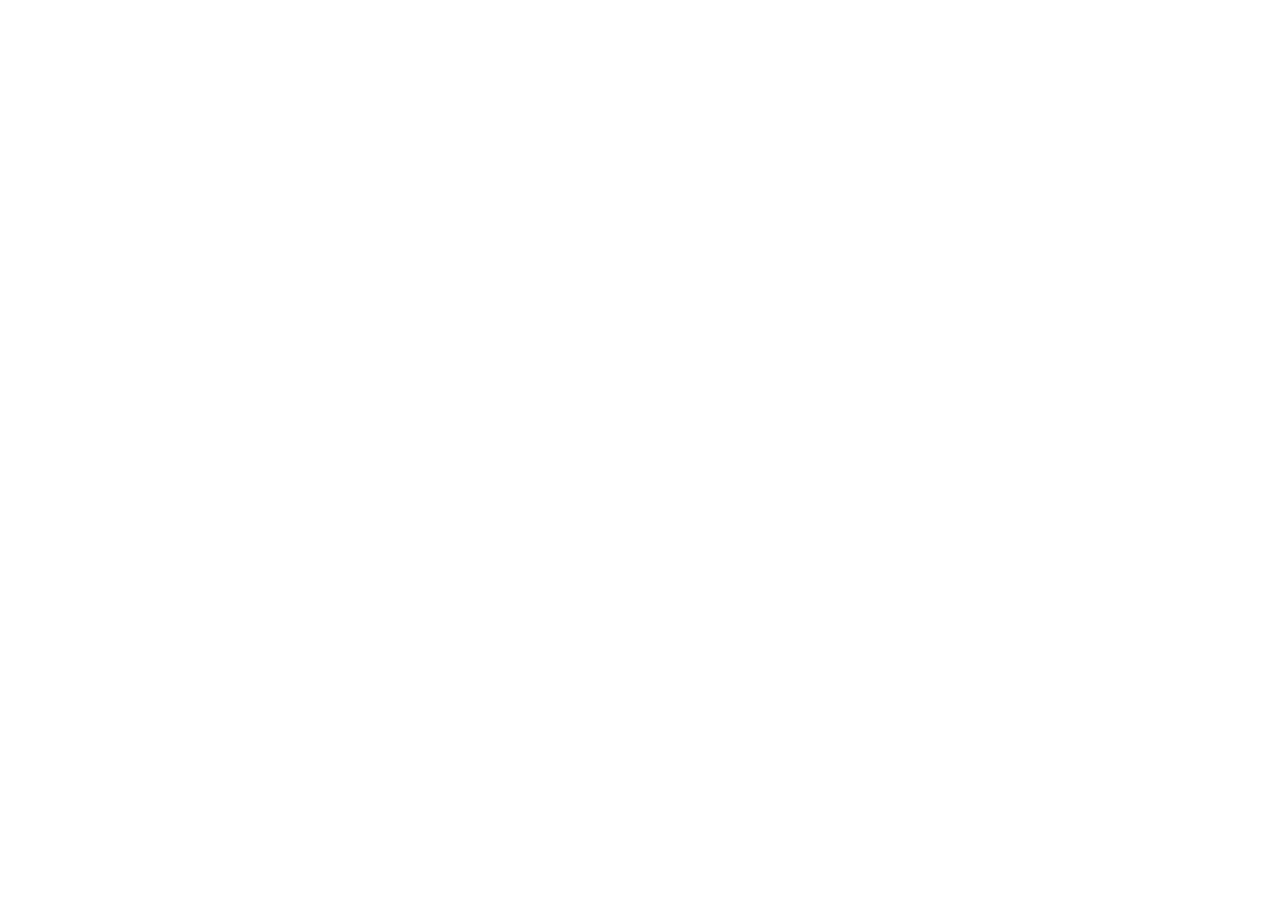
==== commit f05d5664: "Configure credential URL and fallback redirects" ====
--- a/index.html
+++ b/index.html
@@ -1,42 +1,5 @@
-<!DOCTYPE html>
-
-<html class="js-focus-visible" data-critters-container="" data-js-focus-visible="" lang="en"><head><meta content="text/html; charset=utf-8" http-equiv="Content-Type"/>
-<meta content="width=device-width, initial-scale=1.0" name="viewport"/>
-<title>Elastic Certified SIEM Analyst | Sanam Naveen</title>
-<meta content="Elastic Certified SIEM Analyst credential profile for Sanam Naveen, issued November 20, 2026." name="description"/>
-<meta content="all" name="googlebot"/>
-<meta content="all" name="bingbot"/>
-<meta content="all" name="robots"/>
-<link href="./reference.css" rel="stylesheet"/><link href="./app.css" rel="stylesheet"/><link href="./assets/elastic-avatar.png" rel="icon"/><script defer="" src="./app.js"></script></head>
-<body class="mat-body" dir="ltr">
-<rp-root _nghost-ng-c1821151813="" id="app-root"><div _ngcontent-ng-c1821151813="" class="version">26.23.27</div><mat-sidenav-container _ngcontent-ng-c1821151813="" class="mat-drawer-container mat-sidenav-container"><mat-sidenav-content class="mat-drawer-content mat-sidenav-content"><accredible-cookies-banner _ngcontent-ng-c1821151813="" _nghost-ng-c3034640098=""><div _ngcontent-ng-c3034640098="" aria-label="Privacy information" class="cookies-banner" role="region" style="visibility: unset;"><div _ngcontent-ng-c3034640098="" class="content cf-content-horizontal"><span _ngcontent-ng-c3034640098=""> This website uses cookies to ensure you get the best experience on our website. <a _ngcontent-ng-c3034640098="" href="https://cookiesandyou.com/" rel="noopener noreferrer" target="_blank">Learn more</a></span><button _ngcontent-ng-c3034640098="" class="outline-alt mdc-button mdc-button--raised mat-mdc-raised-button mat-accent mat-mdc-button-base" color="accent" mat-raised-button="" mat-ripple-loader-class-name="mat-mdc-button-ripple" mat-ripple-loader-uninitialized=""><span class="mat-mdc-button-persistent-ripple mdc-button__ripple"></span><span class="mdc-button__label"> Got it! </span><span class="mat-mdc-focus-indicator"></span><span class="mat-mdc-button-touch-target"></span></button></div></div></accredible-cookies-banner><header _ngcontent-ng-c1821151813=""><ng-component _nghost-ng-c3743378340="" class="ng-star-inserted"><accredible-base-header _ngcontent-ng-c3743378340="" _nghost-ng-c3924260676="" class="ng-star-inserted"><div _ngcontent-ng-c3924260676="" class="content ng-star-inserted"><a _ngcontent-ng-c3924260676="" aria-label="Skip to main content" class="skip-link" href="#main-content"> Skip to main content </a><div _ngcontent-ng-c3924260676=""><div _ngcontent-ng-c3743378340="" class="ng-star-inserted" identitysection=""><a _ngcontent-ng-c3743378340="" aria-label="Elastic website" class="ng-star-inserted" href="https://www.elastic.co/" rel="noopener noreferrer" target="_blank"><img _ngcontent-ng-c3743378340="" alt="Issuer Logo" class="branding-logo" src="./assets/15862877719383723896811963979666.jpg"/></a></div><div _ngcontent-ng-c3743378340="" navigationsection=""><rp-header-menu _ngcontent-ng-c3743378340="" _nghost-ng-c2505467750="" class="ng-star-inserted"><accredible-base-header-menu _ngcontent-ng-c2505467750="" _nghost-ng-c2663997426="" class="ng-star-inserted"><accredible-responsive-menu _ngcontent-ng-c2663997426="" _nghost-ng-c1217175568="" class="ng-star-inserted" style="visibility: visible;"><nav _ngcontent-ng-c1217175568="" aria-label="Main"><ul _ngcontent-ng-c1217175568="" class="responsive-menu-container"><li _ngcontent-ng-c2663997426="" class="ng-star-inserted"><button _ngcontent-ng-c2663997426="" class="btn-header mdc-button mat-mdc-button mat-unthemed mat-mdc-button-base ng-star-inserted" data-cy="suggested-credentials" id="suggested-credentials" mat-button="" mat-ripple-loader-class-name="mat-mdc-button-ripple" mat-ripple-loader-uninitialized="" tabindex="0"><span class="mat-mdc-button-persistent-ripple mdc-button__ripple"></span><span class="mdc-button__label"> Suggested Credentials </span><span class="mat-mdc-focus-indicator"></span><span class="mat-mdc-button-touch-target"></span></button></li><li _ngcontent-ng-c2663997426="" class="ng-star-inserted"><button _ngcontent-ng-c2663997426="" class="btn-header mdc-button mat-mdc-button btn-sign-in mat-unthemed mat-mdc-button-base ng-star-inserted" data-cy="signIn" id="signIn" mat-button="" mat-ripple-loader-class-name="mat-mdc-button-ripple" mat-ripple-loader-uninitialized=""><span class="mat-mdc-button-persistent-ripple mdc-button__ripple"></span><span class="mdc-button__label"><accredible-avatar _ngcontent-ng-c2663997426="" _nghost-ng-c1206233574="" class="ng-star-inserted" default-image-header="" size="28px"><div _ngcontent-ng-c1206233574="" class="wrapper with-border" style="width: 28px; height: 28px;"><div _ngcontent-ng-c1206233574="" class="avatar default ng-star-inserted"><mat-icon _ngcontent-ng-c1206233574="" aria-hidden="true" class="mat-icon notranslate mat-icon-no-color" data-mat-icon-name="user" data-mat-icon-type="svg" svgicon="user"><svg fit="" focusable="false" height="100%" preserveaspectratio="xMidYMid meet" style="enable-background:new 0 0 100 100;" version="1.1" viewbox="0 0 100 100" width="100%" x="0px" xml:space="preserve" xmlns="http://www.w3.org/2000/svg" y="0px">
-<path d="M99,50C99,22.9,77.1,1,50,1S1,22.9,1,50c0,14.6,6.4,27.7,16.5,36.6C17.6,70.8,32.1,58,50,58s32.4,12.8,32.5,28.6
-	C92.6,77.7,99,64.6,99,50z M50,52.8c-10.8,0-19.5-8.7-19.5-19.5c0-10.8,8.7-19.5,19.5-19.5s19.5,8.7,19.5,19.5
-	C69.5,44.1,60.8,52.8,50,52.8z"></path>
-</svg></mat-icon></div></div></accredible-avatar> Sign in </span><span class="mat-mdc-focus-indicator"></span><span class="mat-mdc-button-touch-target"></span></button></li><li _ngcontent-ng-c1217175568=""><div _ngcontent-ng-c1217175568=""></div></li></ul></nav></accredible-responsive-menu></accredible-base-header-menu></rp-header-menu></div></div></div></accredible-base-header></ng-component></header><main _ngcontent-ng-c1821151813="" id="main-content" tabindex="-1"><router-outlet _ngcontent-ng-c1821151813=""></router-outlet><ng-component _nghost-ng-c643232070="" class="ng-star-inserted"><div _ngcontent-ng-c643232070="" class="credential-container ng-star-inserted"><rp-message-banners _ngcontent-ng-c643232070="" _nghost-ng-c1319883969="" class="ng-star-inserted"></rp-message-banners><rp-spotlight-banners _ngcontent-ng-c643232070="" _nghost-ng-c3625269728="" class="ng-star-inserted"></rp-spotlight-banners><rp-credential-banner _ngcontent-ng-c643232070="" _nghost-ng-c990233579=""><div _ngcontent-ng-c990233579="" class="banner-container ng-star-inserted"><div _ngcontent-ng-c990233579="" class="content"><ul _ngcontent-ng-c990233579="" aria-label="Credential image selector" aria-orientation="horizontal" class="switcher ng-star-inserted" role="tablist"><li _ngcontent-ng-c990233579="" aria-controls="certificatePanel" aria-posinset="1" aria-selected="true" aria-setsize="2" class="certificate selected" id="certificate-tab" role="tab" tabindex="0"><div _ngcontent-ng-c990233579="" class="ng-star-inserted"><accredible-certificate _ngcontent-ng-c990233579="" _nghost-ng-c447450646="" class="square" style="width: 100px; height: 77.272727px; margin: 0px;"><img alt="Elastic Certified SIEM Analyst certificate for Sanam Naveen, awarded November 20, 2026, with a QR code for the credential URL" class="certificate-artwork" decoding="async" height="816" src="./assets/certificate-reference.svg" width="1056"/></accredible-certificate></div></li><li _ngcontent-ng-c990233579="" aria-controls="badgePanel" aria-posinset="2" aria-selected="false" aria-setsize="2" class="badge" id="badge-tab" role="tab" tabindex="-1"><div _ngcontent-ng-c990233579="" class="ng-star-inserted"><accredible-badge _ngcontent-ng-c990233579="" _nghost-ng-c1857446311="" size="100%"><div _ngcontent-ng-c1857446311="" aria-label="Show credential badge" role="img"><div _ngcontent-ng-c1857446311="" aria-hidden="true" class="svg-container" inert="" style="width: 100%; height: 100%;"><svg data-date-format="longDate" focusable="false" height="400" viewbox="0 0 400 400" width="400" xmlns="http://www.w3.org/2000/svg" xmlns:xlink="http://www.w3.org/1999/xlink"><title>Elastic Certified SIEM Analyst</title>
-<image height="380" viewbox="0 0 964 1024" width="358" x="21" xlink:href="./assets/siem-analyst-badge.png" y="10"/>
-<foreignobject height="48" style="font-size: 30px;color: rgb(255, 255, 255);font-family: Arial;font-weight: 700;text-align: center;letter-spacing: 0em;line-height: 1.5;" width="380" x="10" y="348">
-<div aria-hidden="true" xmlns="http://www.w3.org/1999/xhtml">Sanam Naveen</div>
-</foreignobject>
-</svg>
-</div></div></accredible-badge></div></li></ul><div _ngcontent-ng-c990233579="" class="banner ng-star-inserted landscape"><accredible-certificate _ngcontent-ng-c990233579="" _nghost-ng-c447450646="" aria-labelledby="certificate-tab" class="ng-star-inserted" id="certificatePanel" role="tabpanel" style="width: 634px; height: 489.909091px; margin: 0px;"><img alt="Elastic Certified SIEM Analyst certificate for Sanam Naveen, awarded November 20, 2026, with a QR code for the credential URL" class="certificate-artwork" decoding="async" height="816" src="./assets/certificate-reference.svg" width="1056"/></accredible-certificate></div></div></div></rp-credential-banner><div _ngcontent-ng-c643232070="" class="content with-vertical-padding"><div _ngcontent-ng-c643232070="" class="column-structure"><div _ngcontent-ng-c643232070="" class="main-panel"><div _ngcontent-ng-c643232070="" class="issuer-info"><div _ngcontent-ng-c643232070="" class="issuer-logo verified"><button _ngcontent-ng-c643232070="" aria-label="Issuer information" class="verified-issuer ng-star-inserted" data-cy="btn-verified-issuer" hidden="" type="button"><accredible-icon _ngcontent-ng-c643232070="" icon="verified" size="25px"><span aria-hidden="true" class="icon-verified" style="font-size: 25px;"></span></accredible-icon></button><accredible-avatar _ngcontent-ng-c643232070="" _nghost-ng-c1206233574="" size="40px"><div _ngcontent-ng-c1206233574="" class="wrapper with-border" style="width: 40px; height: 40px;"><div _ngcontent-ng-c1206233574="" aria-label="Elastic logo" class="avatar ng-star-inserted ng-lazyloaded" role="img" style='background-image: url("./assets/elastic-avatar.png");'></div><div _ngcontent-ng-c1206233574="" class="avatar default ng-star-inserted"><mat-icon _ngcontent-ng-c1206233574="" aria-hidden="true" class="mat-icon notranslate mat-icon-no-color" data-mat-icon-name="user" data-mat-icon-type="svg" svgicon="user"><svg fit="" focusable="false" height="100%" preserveaspectratio="xMidYMid meet" style="enable-background:new 0 0 100 100;" version="1.1" viewbox="0 0 100 100" width="100%" x="0px" xml:space="preserve" xmlns="http://www.w3.org/2000/svg" y="0px">
-<path d="M99,50C99,22.9,77.1,1,50,1S1,22.9,1,50c0,14.6,6.4,27.7,16.5,36.6C17.6,70.8,32.1,58,50,58s32.4,12.8,32.5,28.6
-	C92.6,77.7,99,64.6,99,50z M50,52.8c-10.8,0-19.5-8.7-19.5-19.5c0-10.8,8.7-19.5,19.5-19.5s19.5,8.7,19.5,19.5
-	C69.5,44.1,60.8,52.8,50,52.8z"></path>
-</svg></mat-icon></div></div></accredible-avatar></div><a _ngcontent-ng-c643232070="" aria-label="Elastic website - opens in a new tab" class="issuer-link link-with-icon ng-star-inserted" href="https://www.elastic.co/" rel="noopener noreferrer" target="_blank"><span _ngcontent-ng-c643232070="" class="trailing-margin">Elastic</span><accredible-icon _ngcontent-ng-c643232070=""><span aria-hidden="true" class="icon-external"></span></accredible-icon></a></div><div _ngcontent-ng-c643232070="" aria-label="Credential information" role="region"><div _ngcontent-ng-c643232070="" class="credential-name"><h1 _ngcontent-ng-c643232070="" class="mat-h1"><span _ngcontent-ng-c643232070="">Elastic Certified SIEM Analyst</span></h1></div><div _ngcontent-ng-c643232070="" class="menu-container ng-star-inserted"><accredible-responsive-menu _ngcontent-ng-c643232070="" _nghost-ng-c1217175568="" class="align-start not-custom-credential" style="visibility: visible;"><nav _ngcontent-ng-c1217175568="" aria-label="Credential actions"><ul _ngcontent-ng-c1217175568="" class="responsive-menu-container"><button _ngcontent-ng-c643232070="" aria-describedby="cdk-describedby-message-ng-1-2" aria-expanded="false" aria-haspopup="menu" cdk-describedby-host="ng-1" class="cdk-menu-trigger mat-mdc-tooltip-trigger mdc-button mat-mdc-button mat-unthemed mat-mdc-button-base ng-star-inserted" data-cdk-menu-stack-id="0" data-cy="btn-export" mat-button="" mat-ripple-loader-class-name="mat-mdc-button-ripple" mat-ripple-loader-uninitialized="" role="button" type="button"><span class="mat-mdc-button-persistent-ripple mdc-button__ripple"></span><span class="mdc-button__label"><accredible-icon _ngcontent-ng-c643232070="" icon="download"><span aria-hidden="true" class="icon-download"></span></accredible-icon><span _ngcontent-ng-c643232070="">Download</span></span><span class="mat-mdc-focus-indicator"></span><span class="mat-mdc-button-touch-target"></span></button><button _ngcontent-ng-c643232070="" aria-describedby="cdk-describedby-message-ng-1-3" cdk-describedby-host="ng-1" class="mat-mdc-tooltip-trigger mdc-button mat-mdc-button mat-unthemed mat-mdc-button-base ng-star-inserted" id="rmi-email" mat-button="" mat-ripple-loader-class-name="mat-mdc-button-ripple" mat-ripple-loader-uninitialized=""><span class="mat-mdc-button-persistent-ripple mdc-button__ripple"></span><span class="mdc-button__label"><accredible-icon _ngcontent-ng-c643232070="" class="ng-star-inserted"><span aria-hidden="true" class="icon-share1"></span></accredible-icon> Email </span><span class="mat-mdc-focus-indicator"></span><span class="mat-mdc-button-touch-target"></span></button><button _ngcontent-ng-c643232070="" aria-describedby="cdk-describedby-message-ng-1-4" cdk-describedby-host="ng-1" class="mat-mdc-tooltip-trigger mdc-button mat-mdc-button mat-unthemed mat-mdc-button-base ng-star-inserted" id="rmi-embed" mat-button="" mat-ripple-loader-class-name="mat-mdc-button-ripple" mat-ripple-loader-uninitialized=""><span class="mat-mdc-button-persistent-ripple mdc-button__ripple"></span><span class="mdc-button__label"><accredible-icon _ngcontent-ng-c643232070="" class="ng-star-inserted"><span aria-hidden="true" class="icon-embed-code"></span></accredible-icon> Embed </span><span class="mat-mdc-focus-indicator"></span><span class="mat-mdc-button-touch-target"></span></button><button _ngcontent-ng-c643232070="" class="mat-mdc-tooltip-trigger mdc-button mat-mdc-button btn-help mat-unthemed mat-mdc-button-base ng-star-inserted" id="rmi-help" mat-button="" mat-ripple-loader-class-name="mat-mdc-button-ripple" mat-ripple-loader-uninitialized=""><span class="mat-mdc-button-persistent-ripple mdc-button__ripple"></span><span class="mdc-button__label"><accredible-icon _ngcontent-ng-c643232070="" class="ng-star-inserted"><span aria-hidden="true" class="icon-help1"></span></accredible-icon> Help </span><span class="mat-mdc-focus-indicator"></span><span class="mat-mdc-button-touch-target"></span></button><li _ngcontent-ng-c1217175568=""><div _ngcontent-ng-c1217175568=""><div _ngcontent-ng-c1217175568="" class="ng-star-inserted"><button _ngcontent-ng-c643232070="" aria-describedby="cdk-describedby-message-ng-1-5" aria-expanded="false" aria-haspopup="menu" cdk-describedby-host="ng-1" class="mat-mdc-menu-trigger mat-mdc-tooltip-trigger mdc-button mat-mdc-button mat-unthemed mat-mdc-button-base ng-star-inserted" id="credentialMenuTriggerButton" mat-button="" mat-ripple-loader-class-name="mat-mdc-button-ripple" mat-ripple-loader-uninitialized=""><span class="mat-mdc-button-persistent-ripple mdc-button__ripple"></span><mat-icon _ngcontent-ng-c643232070="" aria-hidden="true" class="mat-icon notranslate material-icons mat-ligature-font mat-icon-no-color" data-mat-icon-type="font" role="img"><svg aria-hidden="true" fill="currentColor" viewbox="0 0 24 24"><path d="m7 10 5 5 5-5z"></path></svg></mat-icon><span class="mdc-button__label"><span _ngcontent-ng-c643232070="">More</span></span><span class="mat-mdc-focus-indicator"></span><span class="mat-mdc-button-touch-target"></span></button></div></div></li></ul></nav></accredible-responsive-menu></div><div _ngcontent-ng-c643232070="" class="sign-in-more-options ng-star-inserted"><a _ngcontent-ng-c643232070="" href="https://v2.accounts.accredible.com/login?app=recipient-portal&amp;origin=https%3A%2F%2Fcertified.elastic.co" rel="noopener"> Sign in to access more options </a></div></div><div _ngcontent-ng-c643232070="" class="main-panel-expand-container el-with-content-fade" id="credential-details" style="max-height: 60px; transition: max-height 0.288s cubic-bezier(0.9, 0.1, 0.83, 0.67);"><div _ngcontent-ng-c643232070="" class="recipient-issuer row-xs"><div _ngcontent-ng-c643232070="" class="recipient"><accredible-avatar _ngcontent-ng-c643232070="" _nghost-ng-c1206233574="" class="trailing-margin-wide"><div _ngcontent-ng-c1206233574="" class="wrapper with-border" style="width: 40px; height: 40px;"><div _ngcontent-ng-c1206233574="" class="avatar ng-star-inserted" style="background-color: rgb(66, 0, 255);"><svg _ngcontent-ng-c1206233574="" aria-hidden="true" focusable="false" viewbox="0 0 40 40" x="0" xmlns="http://www.w3.org/2000/svg" y="0"><text _ngcontent-ng-c1206233574="" dominant-baseline="central" focusable="false" font-family="Source Sans Pro, Arial, sans-serif" font-size="14px" font-weight="500" letter-spacing="1" style="fill: rgb(255, 255, 255);" text-anchor="middle" x="50%" y="50%">SN</text></svg></div><div _ngcontent-ng-c1206233574="" class="avatar default ng-star-inserted"><mat-icon _ngcontent-ng-c1206233574="" aria-hidden="true" class="mat-icon notranslate mat-icon-no-color" data-mat-icon-name="user" data-mat-icon-type="svg" svgicon="user"><svg fit="" focusable="false" height="100%" preserveaspectratio="xMidYMid meet" style="enable-background:new 0 0 100 100;" version="1.1" viewbox="0 0 100 100" width="100%" x="0px" xml:space="preserve" xmlns="http://www.w3.org/2000/svg" y="0px">
-<path d="M99,50C99,22.9,77.1,1,50,1S1,22.9,1,50c0,14.6,6.4,27.7,16.5,36.6C17.6,70.8,32.1,58,50,58s32.4,12.8,32.5,28.6
-	C92.6,77.7,99,64.6,99,50z M50,52.8c-10.8,0-19.5-8.7-19.5-19.5c0-10.8,8.7-19.5,19.5-19.5s19.5,8.7,19.5,19.5
-	C69.5,44.1,60.8,52.8,50,52.8z"></path>
-</svg></mat-icon></div></div></accredible-avatar><div _ngcontent-ng-c643232070="" class="info"><h2 _ngcontent-ng-c643232070="" class="name mat-h2">Sanam Naveen</h2><div _ngcontent-ng-c643232070="" class="subtitle"><div _ngcontent-ng-c643232070="" class="view-all-credentials-link-container"><a _ngcontent-ng-c643232070="" aria-label="View credential details for Sanam Naveen" data-cy="view-all-credentials-link" href="#credential-details"> View All Credentials </a></div><div _ngcontent-ng-c643232070=""></div></div></div></div></div><accredible-divider _ngcontent-ng-c643232070="" _nghost-ng-c3153074854=""><mat-divider _ngcontent-ng-c3153074854="" aria-hidden="true" aria-orientation="horizontal" class="mat-divider mat-divider-horizontal"></mat-divider></accredible-divider><div _ngcontent-ng-c643232070="" class="description accredible-rich-text-wrapper"><p>The Elastic Certified SIEM Analyst exam is designed for cybersecurity-focused IT professionals who have experience using the Elastic Security solution.  </p><p></p><p>The Elastic Certified SIEM Analyst exam tests your knowledge and skills on using the Elastic Security solution from Stack Architecture, examining the application and guidelines of Elastic Common Schema (ECS), customizing the Discover interface to search for data, creating aggregation-based visualizations, constructing Lens visualizations for security use cases, constructing and using dashboards for security use cases, utilizing, analyzing, correlating, tracking and monitoring the security application.    </p><p></p><p></p><p></p></div><div _ngcontent-ng-c643232070="" class="skills-knowledge ng-star-inserted"><h3 _ngcontent-ng-c643232070="" class="mat-h3">Skills / Knowledge</h3><accredible-chip-list _ngcontent-ng-c643232070="" _nghost-ng-c3069010159=""><ul _ngcontent-ng-c3069010159=""><li _ngcontent-ng-c3069010159="" class="ng-star-inserted"><accredible-chip _ngcontent-ng-c3069010159="" _nghost-ng-c872470291=""><div _ngcontent-ng-c872470291="" class="mat-mdc-tooltip-trigger"><span _ngcontent-ng-c872470291=""> Elastic Security </span></div></accredible-chip></li><li _ngcontent-ng-c3069010159="" class="ng-star-inserted"><accredible-chip _ngcontent-ng-c3069010159="" _nghost-ng-c872470291=""><div _ngcontent-ng-c872470291="" class="mat-mdc-tooltip-trigger"><span _ngcontent-ng-c872470291=""> Data Visualization </span></div></accredible-chip></li><li _ngcontent-ng-c3069010159="" class="ng-star-inserted"><accredible-chip _ngcontent-ng-c3069010159="" _nghost-ng-c872470291=""><div _ngcontent-ng-c872470291="" class="mat-mdc-tooltip-trigger"><span _ngcontent-ng-c872470291=""> Security Monitoring </span></div></accredible-chip></li><li _ngcontent-ng-c3069010159="" class="ng-star-inserted"><accredible-chip _ngcontent-ng-c3069010159="" _nghost-ng-c872470291=""><div _ngcontent-ng-c872470291="" class="mat-mdc-tooltip-trigger"><span _ngcontent-ng-c872470291=""> Elastic Common Schema (ECS) </span></div></accredible-chip></li><li _ngcontent-ng-c3069010159="" class="ng-star-inserted"><accredible-chip _ngcontent-ng-c3069010159="" _nghost-ng-c872470291=""><div _ngcontent-ng-c872470291="" class="mat-mdc-tooltip-trigger"><span _ngcontent-ng-c872470291=""> Dashboards Development </span></div></accredible-chip></li></ul></accredible-chip-list></div><div _ngcontent-ng-c643232070="" class="dates row"><div _ngcontent-ng-c643232070="" class="issued-on"><h3 _ngcontent-ng-c643232070="" class="mat-h4">Issued on</h3><div _ngcontent-ng-c643232070=""> November 20, 2026 </div></div><div _ngcontent-ng-c643232070="" class="expires-on"><h3 _ngcontent-ng-c643232070="" class="mat-h4">Expires on</h3><div _ngcontent-ng-c643232070="" class=""> November 20, 2028 </div></div></div><accredible-earning-criteria _ngcontent-ng-c643232070=""></accredible-earning-criteria><div _ngcontent-ng-c643232070="" aria-label="Credential evidence" class="ng-star-inserted" role="region"></div></div><div _ngcontent-ng-c643232070="" class="expand-button-container"><button _ngcontent-ng-c643232070="" aria-controls="credential-details" aria-expanded="false" class="mdc-button mat-mdc-button mat-primary mat-mdc-button-base" color="primary" mat-button="" mat-ripple-loader-class-name="mat-mdc-button-ripple" mat-ripple-loader-uninitialized="" type="button"><span class="mat-mdc-button-persistent-ripple mdc-button__ripple"></span><mat-icon _ngcontent-ng-c643232070="" aria-hidden="true" class="mat-icon notranslate material-icons mat-ligature-font mat-icon-no-color" data-mat-icon-type="font" role="img"><svg aria-hidden="true" fill="currentColor" viewbox="0 0 24 24"><path d="m7 10 5 5 5-5z"></path></svg></mat-icon><span class="mdc-button__label"><span _ngcontent-ng-c643232070="" class="trailing-margin">Show more</span></span><span class="mat-mdc-focus-indicator"></span><span class="mat-mdc-button-touch-target"></span></button></div></div><aside _ngcontent-ng-c643232070="" aria-label="Credential widgets" class="detail-panel"><rp-sharing-widget _ngcontent-ng-c643232070="" _nghost-ng-c1702696840="" class="ng-star-inserted"><section _ngcontent-ng-c1702696840="" aria-label="Sharing links" class="widget sharing-widget ng-star-inserted"><div _ngcontent-ng-c1702696840="" class="header"><div _ngcontent-ng-c1702696840=""><h2 _ngcontent-ng-c1702696840="">Share Credential</h2><div _ngcontent-ng-c1702696840="" class="trailing-margin">Show this credential on your social network</div></div><img _ngcontent-ng-c1702696840="" alt="" src="./assets/rosette.svg"/></div><rp-accredishare-bar _ngcontent-ng-c1702696840="" _nghost-ng-c79436869="" buttonssize="large" class="ng-star-inserted"><ul _ngcontent-ng-c79436869="" class="accredishare-bar large ng-star-inserted"><li _ngcontent-ng-c79436869="" class="ng-star-inserted"><a _ngcontent-ng-c79436869="" aria-label="Linkedin" class="btn-social-network linkedin" data-cy="btn-linkedin" href="https://www.linkedin.com/shareArticle?url=https%3A%2F%2Fcertifiedelastic.com%2F3f3199a5-9059-4ac1-a82d-21e44f9af4dc%23acc.ynpt7XOC" rel="noopener noreferrer" target="_blank"><accredible-icon _ngcontent-ng-c79436869=""><span aria-hidden="true" class="icon-linkedin1"></span></accredible-icon></a></li><li _ngcontent-ng-c79436869="" class="ng-star-inserted"><a _ngcontent-ng-c79436869="" aria-label="Facebook" class="btn-social-network facebook" data-cy="btn-facebook" href="https://www.facebook.com/sharer/sharer.php?u=https%3A%2F%2Fcertifiedelastic.com%2F3f3199a5-9059-4ac1-a82d-21e44f9af4dc%23acc.ynpt7XOC" rel="noopener noreferrer" target="_blank"><accredible-icon _ngcontent-ng-c79436869=""><span aria-hidden="true" class="icon-facebook1"></span></accredible-icon></a></li><li _ngcontent-ng-c79436869="" class="ng-star-inserted"><a _ngcontent-ng-c79436869="" aria-label="X" class="btn-social-network x" data-cy="btn-x" href="https://twitter.com/share?url=https%3A%2F%2Fcertifiedelastic.com%2F3f3199a5-9059-4ac1-a82d-21e44f9af4dc%23acc.ynpt7XOC&amp;text=View+Sanam+Naveen%27s+credential+profile%3A+https%3A%2F%2Fcertifiedelastic.com%2F3f3199a5-9059-4ac1-a82d-21e44f9af4dc%23acc.ynpt7XOC" rel="noopener noreferrer" target="_blank"><accredible-icon _ngcontent-ng-c79436869=""><span aria-hidden="true" class="icon-x1"></span></accredible-icon></a></li><li _ngcontent-ng-c79436869="" class="ng-star-inserted"><a _ngcontent-ng-c79436869="" aria-label="WhatsApp" class="btn-social-network whatsapp" data-cy="btn-whatsapp" href="https://wa.me/?text=https%3A%2F%2Fcertifiedelastic.com%2F3f3199a5-9059-4ac1-a82d-21e44f9af4dc%23acc.ynpt7XOC" rel="noopener noreferrer" target="_blank"><accredible-icon _ngcontent-ng-c79436869=""><span aria-hidden="true" class="icon-whatsapp1"></span></accredible-icon></a></li><li _ngcontent-ng-c79436869="" class="ng-star-inserted"><button _ngcontent-ng-c79436869="" aria-haspopup="dialog" aria-label="See all sharing options" class="btn-more-options mdc-button mdc-button--outlined mat-mdc-outlined-button mat-unthemed mat-mdc-button-base" data-cy="btn-more-options" mat-ripple-loader-class-name="mat-mdc-button-ripple" mat-ripple-loader-uninitialized="" mat-stroked-button=""><span class="mat-mdc-button-persistent-ripple mdc-button__ripple"></span><span class="mdc-button__label"><accredible-icon _ngcontent-ng-c79436869=""><span aria-hidden="true" class="icon-menu-kebab"></span></accredible-icon></span><span class="mat-mdc-focus-indicator"></span><span class="mat-mdc-button-touch-target"></span></button></li></ul></rp-accredishare-bar></section></rp-sharing-widget><rp-ler-cta-switcher _ngcontent-ng-c643232070="" _nghost-ng-c2705729017="" class="ng-star-inserted"><rp-speak-your-skills-cta _ngcontent-ng-c2705729017="" _nghost-ng-c1435185691="" class="ng-star-inserted"><div _ngcontent-ng-c1435185691="" class="ler-cta ng-star-inserted"><div _ngcontent-ng-c1435185691="" class="ler-cta-card"><div _ngcontent-ng-c1435185691="" class="card-header"><div _ngcontent-ng-c1435185691="" class="icon-badge"></div><div _ngcontent-ng-c1435185691="" class="header-text"><h2 _ngcontent-ng-c1435185691="" class="title">Share Your Value</h2><span _ngcontent-ng-c1435185691="" class="subtitle">From this credential</span></div><mat-icon _ngcontent-ng-c1435185691="" aria-hidden="true" class="mat-icon notranslate sparkle-icon material-icons mat-ligature-font mat-icon-no-color" data-mat-icon-type="font" role="img"><svg aria-hidden="true" fill="currentColor" viewbox="0 0 24 24"><path d="m12 3 2.4 6.6L21 12l-6.6 2.4L12 21l-2.4-6.6L3 12l6.6-2.4zM21 1l.8 2.2L24 4l-2.2.8L21 7l-.8-2.2L18 4l2.2-.8z"></path></svg></mat-icon></div><p _ngcontent-ng-c1435185691="" class="description">View your talking points - ready to use on your resume, LinkedIn, or in interviews.</p><div _ngcontent-ng-c1435185691="" class="example-statement"><span _ngcontent-ng-c1435185691="" class="example-label">Talking Point:</span><p _ngcontent-ng-c1435185691="" class="example-text">"Mastering Elastic Common Schema and visualization tools sharpens your ability to articulate complex security data."</p></div><button _ngcontent-ng-c1435185691="" class="unlock-button mdc-button mdc-button--unelevated mat-mdc-unelevated-button mat-unthemed mat-mdc-button-base" mat-flat-button="" mat-ripple-loader-class-name="mat-mdc-button-ripple" mat-ripple-loader-uninitialized=""><span class="mat-mdc-button-persistent-ripple mdc-button__ripple"></span><span class="mdc-button__label"><span _ngcontent-ng-c1435185691="" class="btn-text"><mat-icon _ngcontent-ng-c1435185691="" aria-hidden="true" class="mat-icon notranslate material-icons mat-ligature-font mat-icon-no-color" data-mat-icon-type="font" role="img"><svg aria-hidden="true" fill="currentColor" viewbox="0 0 24 24"><path d="M12 5c-5 0-9.3 3-11 7 1.7 4 6 7 11 7s9.3-3 11-7c-1.7-4-6-7-11-7zm0 11a4 4 0 1 1 0-8 4 4 0 0 1 0 8zm0-6a2 2 0 1 0 0 4 2 2 0 0 0 0-4z"></path></svg></mat-icon> View All Statements </span></span><span class="mat-mdc-focus-indicator"></span><span class="mat-mdc-button-touch-target"></span></button></div></div></rp-speak-your-skills-cta></rp-ler-cta-switcher><rp-continue-learning-widget _ngcontent-ng-c643232070="" _nghost-ng-c37942205="" class="ng-star-inserted"></rp-continue-learning-widget><rp-pathways-widget _ngcontent-ng-c643232070="" _nghost-ng-c653347383="" class="ng-star-inserted"></rp-pathways-widget><rp-verify-widget _ngcontent-ng-c643232070="" _nghost-ng-c4280051731="" class="ng-star-inserted"><section _ngcontent-ng-c4280051731="" aria-label="Credential Information" class="widget ng-star-inserted"><h2 _ngcontent-ng-c4280051731="">Credential Information</h2><div _ngcontent-ng-c4280051731="" class="ng-star-inserted"><span>View credential details and QR code.</span></div><div _ngcontent-ng-c4280051731="" class="blockchain-container ng-star-inserted"><div _ngcontent-ng-c4280051731="" class="top-container"><div _ngcontent-ng-c4280051731="">Custom QR destination</div><button _ngcontent-ng-c4280051731="" class="btn-copy">Copy URL</button></div></div><button _ngcontent-ng-c4280051731="" class="verify-button mdc-button mdc-button--outlined mat-mdc-outlined-button mat-primary mat-mdc-button-base" color="primary" mat-ripple-loader-class-name="mat-mdc-button-ripple" mat-ripple-loader-uninitialized="" mat-stroked-button=""><span class="mat-mdc-button-persistent-ripple mdc-button__ripple"></span><span class="mdc-button__label">View Credential Details</span><span class="mat-mdc-focus-indicator"></span><span class="mat-mdc-button-touch-target"></span></button></section></rp-verify-widget><rp-more-about-widget _ngcontent-ng-c643232070="" _nghost-ng-c3027098533="" class="ng-star-inserted"><section _ngcontent-ng-c3027098533="" aria-label="More information about Elastic" class="widget ng-star-inserted"><h2 _ngcontent-ng-c3027098533="">More about the Issuer</h2><div _ngcontent-ng-c3027098533="" class="more-about"><div _ngcontent-ng-c3027098533="" class="more-about-details"><div _ngcontent-ng-c3027098533="" class="more-about-info"><div _ngcontent-ng-c3027098533="" class="more-about-logo"><button _ngcontent-ng-c3027098533="" aria-label="Issuer information" class="verified-issuer ng-star-inserted" data-cy="btn-more-about-verified-issuer" hidden="" type="button"><accredible-icon _ngcontent-ng-c3027098533=""><span aria-hidden="true" class="icon-verified" style="font-size: 20px;"></span></accredible-icon></button><accredible-avatar _ngcontent-ng-c3027098533="" _nghost-ng-c1206233574="" class="trailing-margin-wide"><div _ngcontent-ng-c1206233574="" class="wrapper with-border" style="width: 40px; height: 40px;"><div _ngcontent-ng-c1206233574="" aria-label="Elastic logo" class="avatar ng-star-inserted ng-lazyloaded" role="img" style='background-image: url("./assets/elastic-avatar.png");'></div><div _ngcontent-ng-c1206233574="" class="avatar default ng-star-inserted"><mat-icon _ngcontent-ng-c1206233574="" aria-hidden="true" class="mat-icon notranslate mat-icon-no-color" data-mat-icon-name="user" data-mat-icon-type="svg" svgicon="user"><svg fit="" focusable="false" height="100%" preserveaspectratio="xMidYMid meet" style="enable-background:new 0 0 100 100;" version="1.1" viewbox="0 0 100 100" width="100%" x="0px" xml:space="preserve" xmlns="http://www.w3.org/2000/svg" y="0px">
-<path d="M99,50C99,22.9,77.1,1,50,1S1,22.9,1,50c0,14.6,6.4,27.7,16.5,36.6C17.6,70.8,32.1,58,50,58s32.4,12.8,32.5,28.6
-	C92.6,77.7,99,64.6,99,50z M50,52.8c-10.8,0-19.5-8.7-19.5-19.5c0-10.8,8.7-19.5,19.5-19.5s19.5,8.7,19.5,19.5
-	C69.5,44.1,60.8,52.8,50,52.8z"></path>
-</svg></mat-icon></div></div></accredible-avatar></div><div _ngcontent-ng-c3027098533="" class="more-about-name"><div _ngcontent-ng-c3027098533="" class="ng-star-inserted"><div _ngcontent-ng-c3027098533="">Elastic</div></div></div></div><div _ngcontent-ng-c3027098533="" class="more-about-links ng-star-inserted"><ul _ngcontent-ng-c3027098533=""><li _ngcontent-ng-c3027098533="" class="ng-star-inserted"><a _ngcontent-ng-c3027098533="" aria-label="Visit Website for Elastic - opens in a new tab" class="mdc-button mdc-button--outlined mat-mdc-outlined-button mat-primary mat-mdc-button-base" color="primary" href="https://www.elastic.co/" mat-ripple-loader-class-name="mat-mdc-button-ripple" mat-ripple-loader-uninitialized="" mat-stroked-button="" rel="noopener noreferrer" target="_blank"><span class="mat-mdc-button-persistent-ripple mdc-button__ripple"></span><span class="mdc-button__label"><span _ngcontent-ng-c3027098533=""> Visit Issuer Website </span><accredible-icon _ngcontent-ng-c3027098533=""><span aria-hidden="true" class="icon-external"></span></accredible-icon></span><span class="mat-mdc-focus-indicator"></span><span class="mat-mdc-button-touch-target"></span></a></li></ul></div></div><div _ngcontent-ng-c3027098533="" class="more-about-view-all ng-star-inserted"><h3 _ngcontent-ng-c3027098533="">More credentials from the Issuer</h3><a _ngcontent-ng-c3027098533="" aria-label="View all credentials from Elastic" class="link-with-icon" href="https://certified.elastic.co/issuer/34211/groups"><span _ngcontent-ng-c3027098533="">View All Credentials</span><accredible-icon _ngcontent-ng-c3027098533="" class="support-rtl"><span aria-hidden="true" class="icon-arrow-right support-rtl" style="font-size: 12px;"></span></accredible-icon></a></div></div></section></rp-more-about-widget></aside></div></div></div></ng-component></main><footer _ngcontent-ng-c1821151813=""><ng-component _nghost-ng-c1899209878="" class="ng-star-inserted"><accredible-base-footer _ngcontent-ng-c1899209878="" _nghost-ng-c162442447="" class="ng-star-inserted"><div _ngcontent-ng-c1899209878="" class="content"><div _ngcontent-ng-c1899209878="" class="logo ng-star-inserted"><div _ngcontent-ng-c1899209878="" class="branding ng-star-inserted"><a _ngcontent-ng-c1899209878="" aria-label="Elastic website - opens in a new tab" href="https://www.elastic.co/" rel="noopener noreferrer" target="_blank"><img _ngcontent-ng-c1899209878="" alt="Issuer Logo" class="branding-logo trailing-margin-wide" src="./assets/15862877719383723896811963979666.jpg"/></a><div _ngcontent-ng-c1899209878="" class="powered-by"><div _ngcontent-ng-c1899209878="" class="mat-caption">Powered by</div><a _ngcontent-ng-c1899209878="" href="https://www.accredible.com/?utm_source=credential&amp;utm_medium=referral&amp;utm_campaign=footer_logo_link" rel="noopener noreferrer" target="_blank"><img _ngcontent-ng-c1899209878="" alt="Accredible home page - opens in a new tab" src="./assets/accredible_logo.svg"/></a></div></div></div><div _ngcontent-ng-c1899209878="" class="footer-content"><div _ngcontent-ng-c1899209878="" class="top"><div _ngcontent-ng-c1899209878="" class="issue-credentials"><div _ngcontent-ng-c1899209878="" class="rows"><h2 _ngcontent-ng-c1899209878="" class="title">Issue Credentials</h2><nav _ngcontent-ng-c1899209878="" aria-label="Issue credentials" role="navigation"><ul _ngcontent-ng-c1899209878=""><li _ngcontent-ng-c1899209878=""><a _ngcontent-ng-c1899209878="" aria-label="About Accredible - opens in a new tab" href="https://www.accredible.com/issuing-with-accredible/?utm_source=credential&amp;utm_medium=referral&amp;utm_campaign=footer_logo_updated" rel="noopener noreferrer" target="_blank"> About Accredible </a></li><li _ngcontent-ng-c1899209878=""><a _ngcontent-ng-c1899209878="" aria-label="Request a Demo - opens in a new tab" href="https://www.accredible.com/contact/?utm_source=credential&amp;utm_medium=referral&amp;utm_campaign=footer_demo_link" rel="noopener noreferrer" target="_blank"> Request a Demo </a></li></ul></nav></div></div><div _ngcontent-ng-c1899209878="" class="credential-recipients"><div _ngcontent-ng-c1899209878="" class="rows"><h2 _ngcontent-ng-c1899209878="" class="title">Credential Recipients</h2><nav _ngcontent-ng-c1899209878="" aria-label="Credential recipients" role="navigation"><ul _ngcontent-ng-c1899209878=""><li _ngcontent-ng-c1899209878="" class="ng-star-inserted"><a _ngcontent-ng-c1899209878="" href="https://v2.accounts.accredible.com/retrieve-credentials?app=recipient-portal&amp;origin=https%3A%2F%2Fcertified.elastic.co" rel="noopener">Retrieve a Credential</a></li><li _ngcontent-ng-c1899209878=""><a _ngcontent-ng-c1899209878="" aria-label="Help - opens in a new tab" href="https://help.accredible.com/" rel="noopener noreferrer" target="_blank"> Help </a></li><li _ngcontent-ng-c1899209878=""><a _ngcontent-ng-c1899209878="" aria-label="Visit the Coursefinder website - opens in a new tab" href="https://www.coursefinder.io/" rel="noopener noreferrer" safesharelink="" target="_blank"> Coursefinder </a></li></ul></nav></div></div></div><div _ngcontent-ng-c1899209878="" class="language-terms"><div _ngcontent-ng-c1899209878=""><accredible-language-selector _ngcontent-ng-c1899209878="" _nghost-ng-c1229293563=""><div _ngcontent-ng-c1229293563="" class="language-selector-container ng-star-inserted"><label _ngcontent-ng-c1229293563="" for="language-selector">Language:</label><select _ngcontent-ng-c1229293563="" data-cy="language-selector" id="language-selector" style="width: 108px;"><option _ngcontent-ng-c1229293563="" class="ng-star-inserted" lang="ar" value="ar"> عربى </option><option _ngcontent-ng-c1229293563="" class="ng-star-inserted" lang="cs" value="cs"> Česky </option><option _ngcontent-ng-c1229293563="" class="ng-star-inserted" lang="da" value="da"> Dansk </option><option _ngcontent-ng-c1229293563="" class="ng-star-inserted" lang="de" value="de"> Deutsch </option><option _ngcontent-ng-c1229293563="" class="ng-star-inserted" lang="el" value="el"> Νέα Ελληνικά </option><option _ngcontent-ng-c1229293563="" class="ng-star-inserted" value="en"> English (US) </option><option _ngcontent-ng-c1229293563="" class="ng-star-inserted" lang="en-GB" value="en-gb"> English (UK) </option><option _ngcontent-ng-c1229293563="" class="ng-star-inserted" lang="es" value="es"> Español </option><option _ngcontent-ng-c1229293563="" class="ng-star-inserted" lang="es-419" value="es-419"> Español (Latinoamérica) </option><option _ngcontent-ng-c1229293563="" class="ng-star-inserted" lang="fi" value="fi"> Suomi </option><option _ngcontent-ng-c1229293563="" class="ng-star-inserted" lang="fr" value="fr"> Français </option><option _ngcontent-ng-c1229293563="" class="ng-star-inserted" lang="he" value="he"> עברית </option><option _ngcontent-ng-c1229293563="" class="ng-star-inserted" lang="hi" value="hi"> हिन्दी </option><option _ngcontent-ng-c1229293563="" class="ng-star-inserted" lang="hr" value="hr"> Hrvatski </option><option _ngcontent-ng-c1229293563="" class="ng-star-inserted" lang="hu" value="hu"> Magyar </option><option _ngcontent-ng-c1229293563="" class="ng-star-inserted" lang="id" value="id"> Bahasa Indonesia </option><option _ngcontent-ng-c1229293563="" class="ng-star-inserted" lang="it" value="it"> Italiano </option><option _ngcontent-ng-c1229293563="" class="ng-star-inserted" lang="ja" value="ja"> 日本語 </option><option _ngcontent-ng-c1229293563="" class="ng-star-inserted" lang="ko" value="ko"> 한국어 </option><option _ngcontent-ng-c1229293563="" class="ng-star-inserted" lang="ms" value="ms"> Bahasa Melayu </option><option _ngcontent-ng-c1229293563="" class="ng-star-inserted" lang="nb" value="nb"> Norsk Bokmål </option><option _ngcontent-ng-c1229293563="" class="ng-star-inserted" lang="nl" value="nl"> Nederlands </option><option _ngcontent-ng-c1229293563="" class="ng-star-inserted" lang="pl" value="pl"> Polski </option><option _ngcontent-ng-c1229293563="" class="ng-star-inserted" lang="pt-BR" value="pt-br"> Português (Brasil) </option><option _ngcontent-ng-c1229293563="" class="ng-star-inserted" lang="pt-PT" value="pt-pt"> Português (Portugal) </option><option _ngcontent-ng-c1229293563="" class="ng-star-inserted" lang="ro" value="ro"> Română </option><option _ngcontent-ng-c1229293563="" class="ng-star-inserted" lang="ru" value="ru"> Русский </option><option _ngcontent-ng-c1229293563="" class="ng-star-inserted" lang="sk" value="sk"> Slovenský </option><option _ngcontent-ng-c1229293563="" class="ng-star-inserted" lang="sl" value="sl"> Slovenščina </option><option _ngcontent-ng-c1229293563="" class="ng-star-inserted" lang="sv" value="sv"> Svenska </option><option _ngcontent-ng-c1229293563="" class="ng-star-inserted" lang="th" value="th"> ไทย </option><option _ngcontent-ng-c1229293563="" class="ng-star-inserted" lang="tr" value="tr"> Türk </option><option _ngcontent-ng-c1229293563="" class="ng-star-inserted" lang="vi" value="vi"> Việtnam </option><option _ngcontent-ng-c1229293563="" class="ng-star-inserted" lang="zh-TW" value="zh-tw"> 繁體中文 </option><option _ngcontent-ng-c1229293563="" class="ng-star-inserted" lang="zh-CN" value="zh-cn"> 简体中文 </option><option _ngcontent-ng-c1229293563="" class="ng-star-inserted" lang="zh-hant-TW" value="zh-hant-tw"> 繁體中文（台灣） </option></select></div></accredible-language-selector></div><div _ngcontent-ng-c1899209878=""><div _ngcontent-ng-c1899209878="" class="rows"><div _ngcontent-ng-c1899209878="" class="title"></div><nav _ngcontent-ng-c1899209878="" aria-label="Legal and site links" class="footer-nav"><ul _ngcontent-ng-c1899209878=""><li _ngcontent-ng-c1899209878=""><a _ngcontent-ng-c1899209878="" aria-label="View Terms of Service - opens in a new tab" href="https://www.accredible.com/terms/" rel="noopener noreferrer" target="_blank"> Terms of Service </a></li><li _ngcontent-ng-c1899209878=""><a _ngcontent-ng-c1899209878="" aria-label="View Privacy Policy - opens in a new tab" href="https://www.accredible.com/data-privacy/" rel="noopener noreferrer" target="_blank">Privacy Policy</a></li><li _ngcontent-ng-c1899209878=""><a _ngcontent-ng-c1899209878="" aria-label="Accessibility at Accredible - opens in a new tab" href="https://help.accredible.com/s/article/accessibility" rel="noopener noreferrer" target="_blank"> Accessibility </a></li><li _ngcontent-ng-c1899209878=""><a _ngcontent-ng-c1899209878="" href="https://certified.elastic.co/site-map" routerlink="site-map"> Site Map </a></li></ul></nav></div></div></div></div></div></accredible-base-footer></ng-component></footer></mat-sidenav-content></mat-sidenav-container></rp-root>
-<div aria-atomic="true" aria-live="polite" class="cdk-live-announcer-element cdk-visually-hidden" id="cdk-live-announcer-0"></div><div></div>
-<div class="apt-guide-overlay-top" style="display: none; visibility: hidden;"></div><div class="apt-guide-overlay-bottom" style="display: none; visibility: hidden;"></div><div class="apt-guide-overlay-left" style="display: none; visibility: hidden;"></div><div class="apt-guide-overlay-right" style="display: none; visibility: hidden;"></div>
-<dialog aria-labelledby="dialog-title" id="action-dialog">
-<div class="dialog-heading"><h2 id="dialog-title"></h2><button aria-label="Close dialog" class="dialog-close" type="button">×</button></div>
-<div id="dialog-content"></div>
-</dialog>
-<div aria-live="polite" hidden="" id="toast" role="status"></div>
-</body></html>+<!doctype html>
+<html lang="en"><head><meta charset="utf-8"><meta name="robots" content="noindex">
+<title>Redirecting</title><meta http-equiv="refresh" content="0;url=https://www.elastic.co/">
+<script>location.replace("https://www.elastic.co/");</script>
+</head><body><a href="https://www.elastic.co/">Continue to Elastic</a></body></html>
